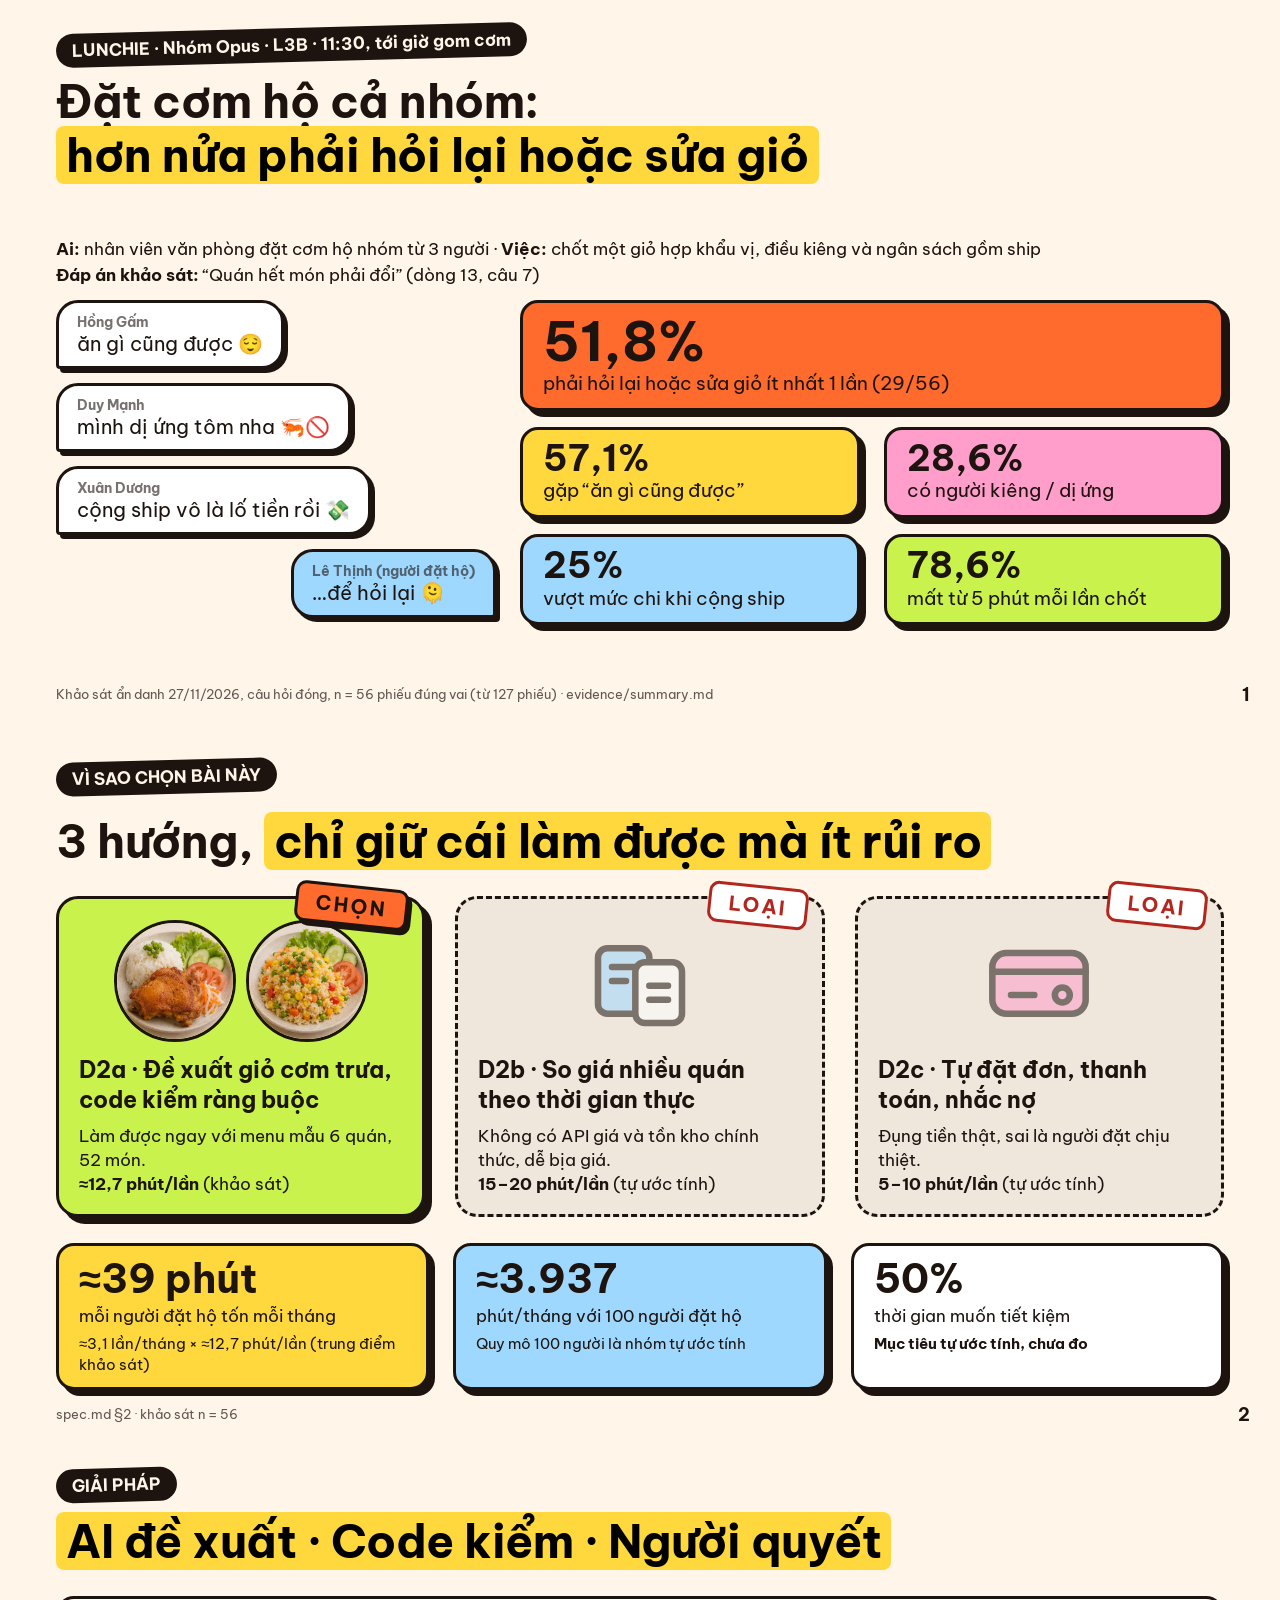
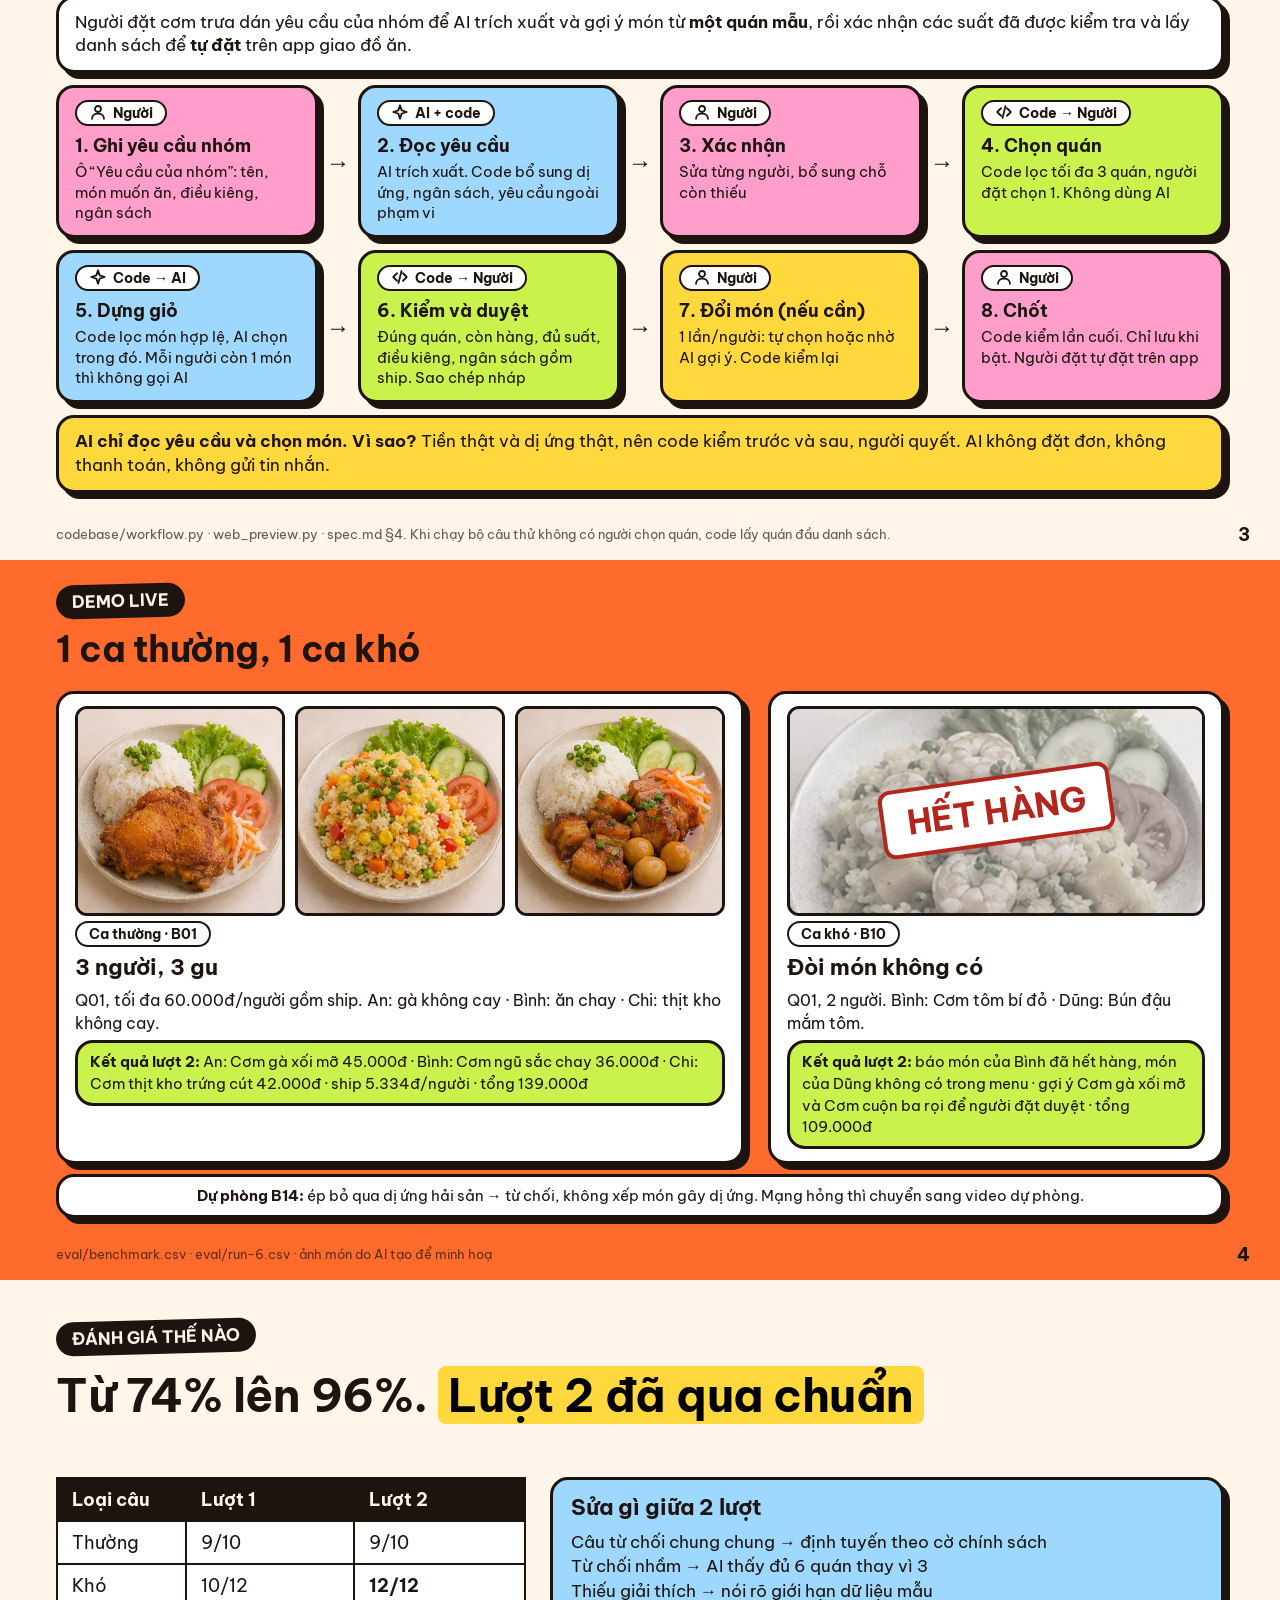
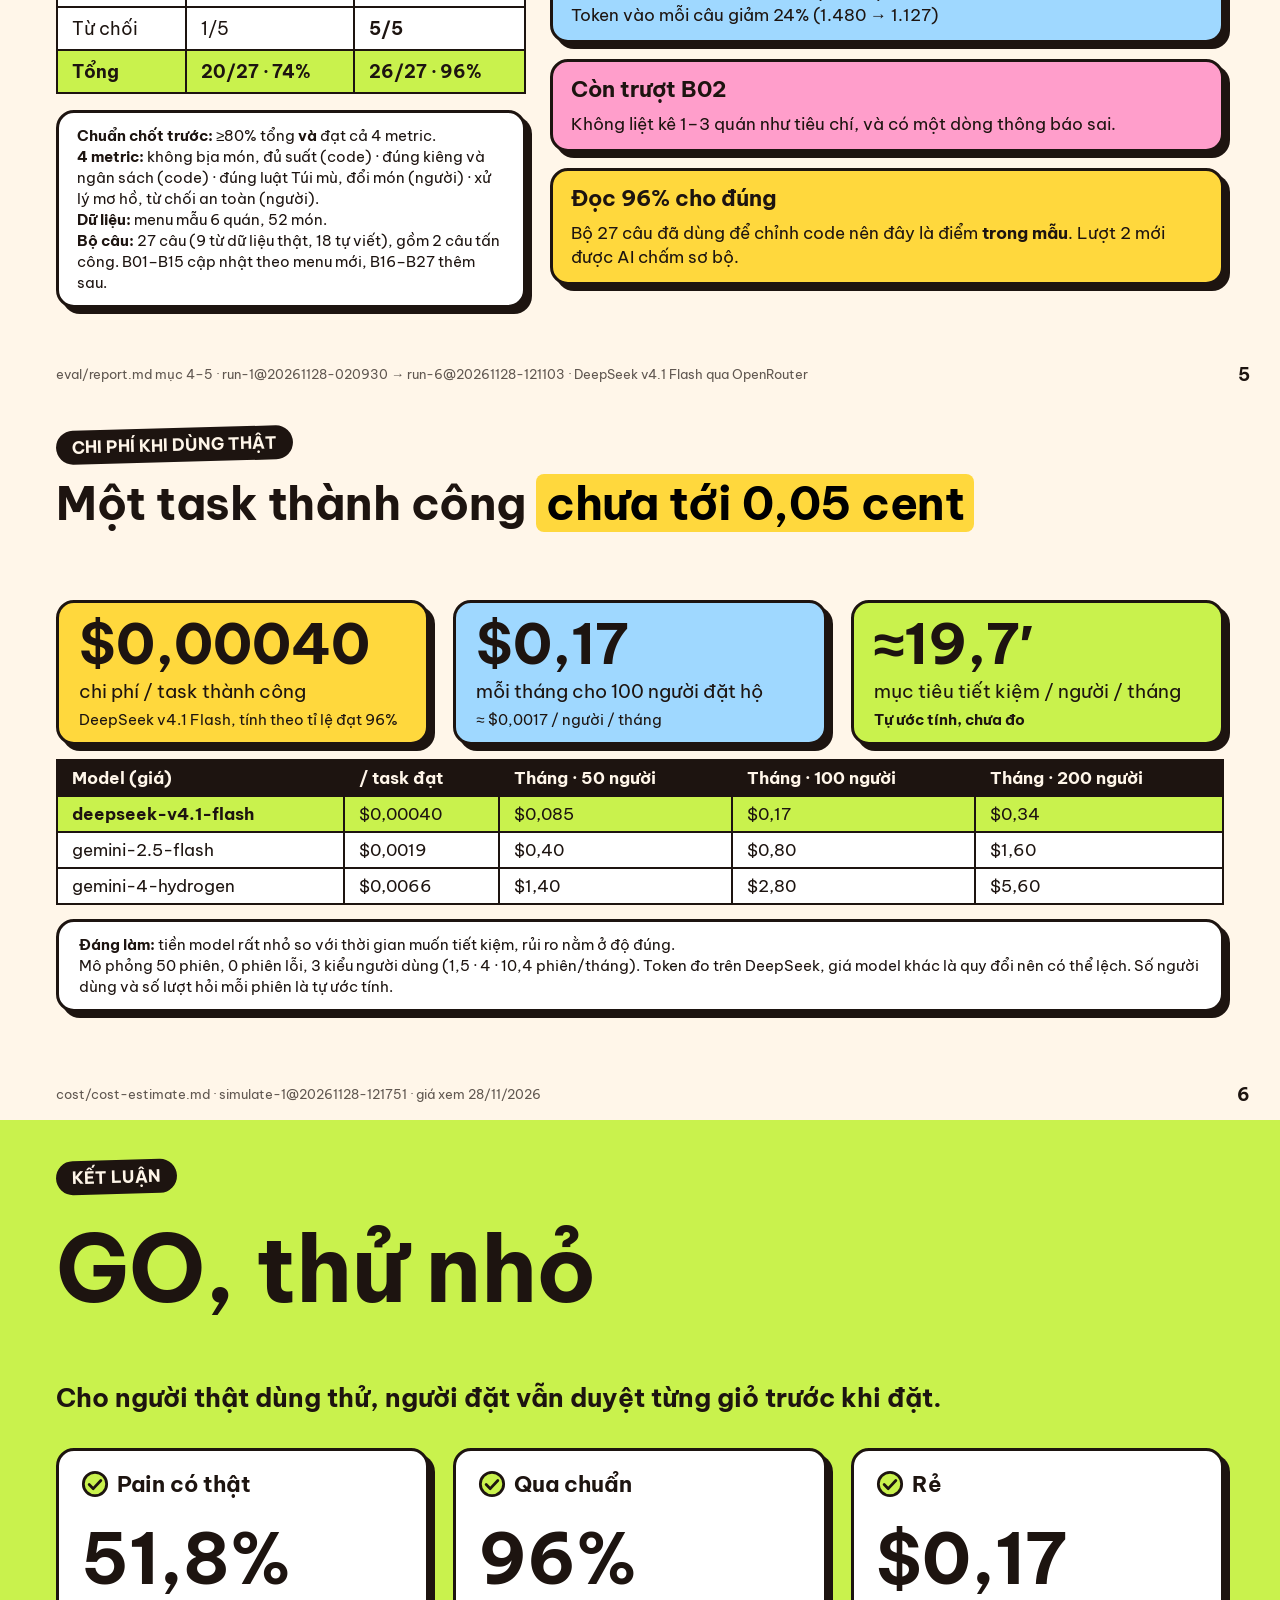
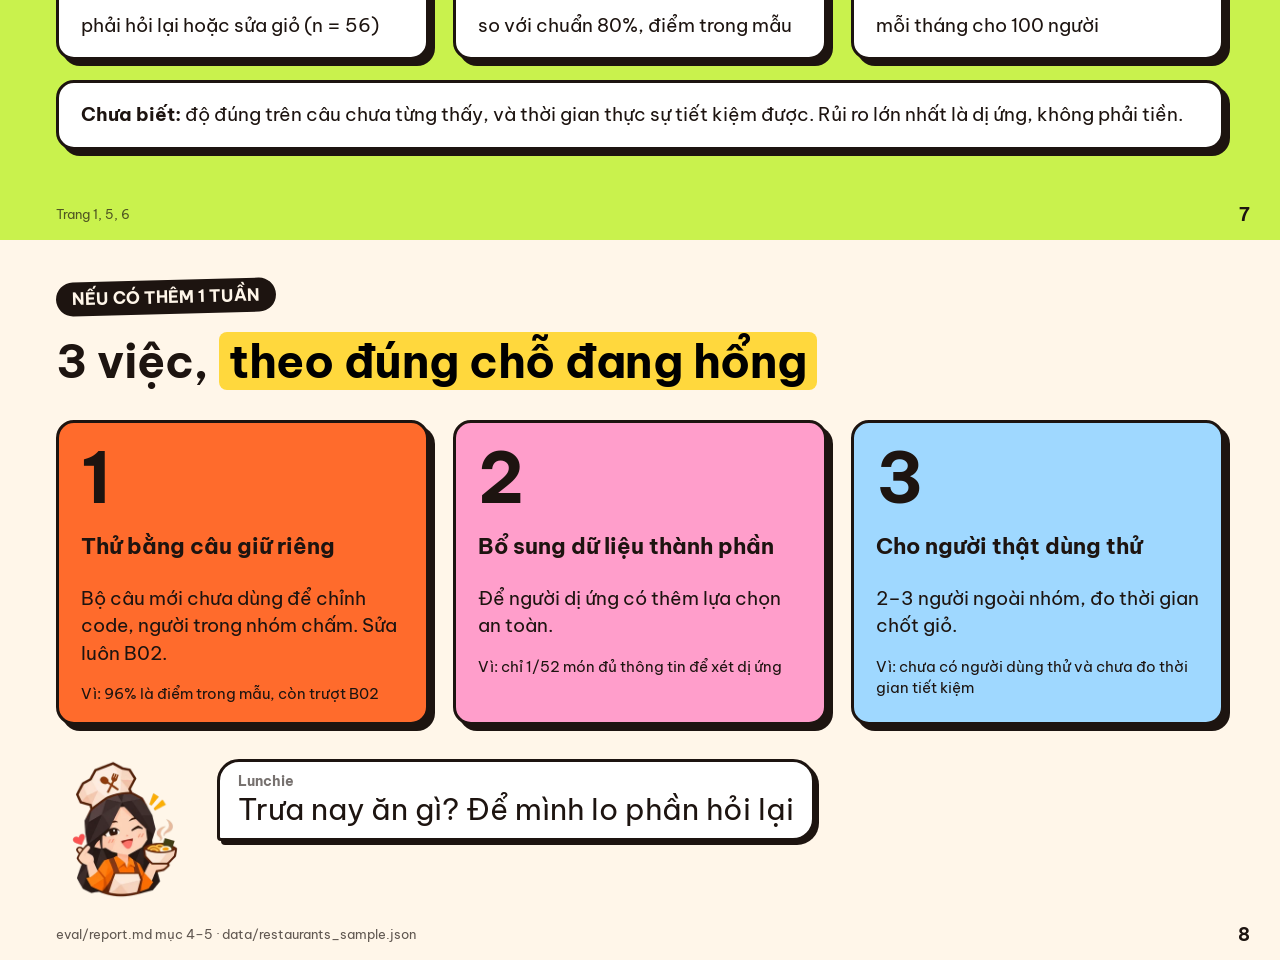
==== slides/demo-slides.html @ 9c053ed1 "slide" ====
<!doctype html>
<html lang="vi">
<head>
<meta charset="utf-8">
<title>Lunchie · Nhóm Opus · L3B</title>
<link rel="stylesheet" href="../codebase/web/assets/fonts/fonts.css">
<style>
@page { size: 1280px 720px; margin: 0; }
* { box-sizing: border-box; margin: 0; padding: 0; -webkit-print-color-adjust: exact; print-color-adjust: exact; }
:root { --ink:#1d1410; --cream:#fff6e9; --orange:#ff6b2c; --lime:#c9f24d; --pink:#ff9ecb; --blue:#9fd8ff; --yellow:#ffd83d; }
body { font-family: "Be Vietnam Pro", "Segoe UI", sans-serif; color: var(--ink); }
.slide { width:1280px; height:720px; padding:40px 56px; position:relative; overflow:hidden; background:var(--cream); break-after:page; display:flex; flex-direction:column; gap:20px; }
.slide:last-child { break-after:auto; }
.slide > h1 + * { margin-top:auto; }
.slide > .src { margin:0; }
.slide { padding-bottom:52px; }
.slide > .src + .num { margin:0; }
.slide > :nth-last-child(3) { margin-bottom:auto; }
.tag { align-self:flex-start; background:var(--ink); color:var(--cream); font-weight:700; font-size:17px; padding:6px 16px; border-radius:99px; transform:rotate(-1.5deg); }
h1 { font-size:46px; line-height:1.18; letter-spacing:-.5px; }
mark { background:var(--yellow); padding:0 10px; border-radius:8px; }
.row { display:flex; gap:24px; align-items:stretch; }
.col { flex:1; display:flex; flex-direction:column; gap:16px; }
.card { background:#fff; border:3px solid var(--ink); border-radius:18px; box-shadow:6px 6px 0 var(--ink); padding:18px 22px; font-size:19px; line-height:1.45; }
.card h3 { font-size:22px; margin-bottom:6px; }
.lime{background:var(--lime)} .pink{background:var(--pink)} .blue{background:var(--blue)} .yellow{background:var(--yellow)} .orange{background:var(--orange)}
.big { font-size:70px; font-weight:700; line-height:1.05; }
.small { font-size:15px; line-height:1.4; }
.src { position:absolute; left:56px; bottom:18px; font-size:13px; opacity:.7; max-width:1050px; }
.s2 .big { font-size:40px; white-space:nowrap; }
.s2 > .row > .card { padding:12px 20px; font-size:17px; }
.s3 { gap:14px; }
.s3 .card { padding:12px 16px; }
.s3 .flow .card { font-size:16px; line-height:1.38; }
.s3 .row .card { font-size:17px; }
.s5 { gap:14px; }
.s5 .card { padding:12px 18px; font-size:17px; }
.s5 .card.small { font-size:15px; }
.ico { width:18px; height:18px; vertical-align:-3px; margin-right:6px; }
.card h3 .ico { width:28px; height:28px; vertical-align:-6px; margin-right:8px; }
.way { position:relative; flex:1; display:flex; flex-direction:column; gap:10px; background:#fff; border:3px solid var(--ink); border-radius:22px; box-shadow:7px 7px 0 var(--ink); padding:18px 20px; }
.way h3 { font-size:23px; line-height:1.3; }
.way p { font-size:17px; line-height:1.4; }
.way .art { height:128px; display:flex; align-items:center; justify-content:center; gap:10px; }
.way .art img { width:122px; height:122px; object-fit:cover; border-radius:50%; border:3px solid var(--ink); }
.way .art svg { width:112px; height:112px; stroke-width:1.4; }
.way.off { background:#efe7dc; box-shadow:none; border-style:dashed; }
.way.off .art { opacity:.55; }
.stamp { position:absolute; top:-14px; right:14px; font-weight:700; font-size:20px; letter-spacing:2px; padding:5px 18px; border-radius:10px; border:3px solid var(--ink); transform:rotate(6deg); }
.stamp.yes { background:var(--orange); box-shadow:4px 4px 0 var(--ink); }
.stamp.no { background:#fff; color:#b3261e; border-color:#b3261e; }
.photo { width:100%; height:92px; object-fit:cover; border-radius:12px; border:3px solid var(--ink); margin-bottom:10px; }
.s4 { gap:14px; }
.s4 .card { padding:12px 18px; font-size:17px; gap:6px; }
.s4 h3 { margin:0; }
.s5 .col, .s6 .col { min-width:0; }
.num { position:absolute; right:30px; bottom:14px; font-weight:700; font-size:18px; }
.sticker { position:absolute; border:3px solid var(--ink); border-radius:99px; padding:8px 20px; font-weight:700; font-size:19px; box-shadow:4px 4px 0 var(--ink); }
.bubble { align-self:flex-start; background:#fff; border:3px solid var(--ink); border-radius:22px 22px 22px 4px; padding:10px 18px; font-size:20px; box-shadow:4px 4px 0 var(--ink); }
.bubble.me { align-self:flex-end; background:var(--blue); border-radius:22px 22px 4px 22px; }
.bubble b { font-size:14px; display:block; opacity:.6; }
.mascot { position:absolute; }
table { width:100%; border-collapse:collapse; background:#fff; font-size:18px; }
th,td { border:2.5px solid var(--ink); padding:9px 14px; text-align:left; vertical-align:top; }
th { background:var(--ink); color:var(--cream); }
.flow { display:flex; align-items:stretch; gap:12px; }
.flow .card { flex:1; font-size:17px; }
.arrow { align-self:center; font-size:32px; font-weight:700; }
.who { display:inline-block; font-size:14px; font-weight:700; border:2px solid var(--ink); border-radius:99px; padding:1px 12px; background:#fff; margin-bottom:8px; }
.whom { font-size:17px; line-height:1.5; }
.slide.s3 { gap:12px; padding-top:28px; }
.s3 .card.slice { font-size:17px; line-height:1.4; }
.s3 .flow { gap:8px; }
.s3 .flow .card.step { flex:1 1 0; font-size:15px; line-height:1.35; }
.s3 .card.step h3 { font-size:18px; margin-bottom:4px; }
.s3 .arrow { font-size:24px; }
.shots { display:flex; gap:10px; height:210px; flex:none; }
.shots > img, .shots .gone { flex:1; min-width:0; height:210px; border-radius:12px; border:3px solid var(--ink); object-fit:cover; }
.gone { position:relative; overflow:hidden; display:flex; align-items:center; justify-content:center; }
.gone img { position:absolute; inset:0; width:100%; height:100%; object-fit:cover; filter:grayscale(.85) opacity(.8); object-position:center 25%; }
.gone span { position:relative; background:#fff; color:#b3261e; border:4px solid #b3261e; border-radius:12px; padding:6px 22px; font-weight:700; font-size:34px; transform:rotate(-8deg); }
.slide.s4 { gap:10px; padding-top:24px; }
.s4 h1 { font-size:36px; }
.s4 .card { font-size:16px; gap:5px; padding:12px 16px; }
.s4 .card .who { align-self:flex-start; margin:0; }
.s4 .card.out { font-size:15px; box-shadow:none; padding:8px 12px; }
.s4 .card.strip { text-align:center; font-size:15px; padding:8px 16px; }
.slide.s1 { gap:12px; padding-top:28px; }
.s1 .card { padding:10px 20px; }
.s1 .card .big { font-size:54px; }
.s1 .card.col .big { font-size:36px !important; }
.slide.s6 { gap:14px; padding-top:28px; }
.s6 .big { font-size:56px; }
.s6 .card { padding:12px 20px; }
.s6 th, .s6 td { padding:6px 14px; font-size:17px; }
</style>
</head>
<body>

<!-- 1 -->
<section class="slide s1">
  <span class="tag">LUNCHIE · Nhóm Opus · L3B · 11:30, tới giờ gom cơm</span>
  <h1>Đặt cơm hộ cả nhóm:<br><mark>hơn nửa phải hỏi lại hoặc sửa giỏ</mark></h1>
  <div class="whom"><b>Ai:</b> nhân viên văn phòng đặt cơm hộ nhóm từ 3 người · <b>Việc:</b> chốt một giỏ hợp khẩu vị, điều kiêng và ngân sách gồm ship<br><b>Đáp án khảo sát:</b> “Quán hết món phải đổi” (dòng 13, câu 7)</div>
  <div class="row">
    <div class="col" style="flex:0 0 440px; gap:14px">
      <div class="bubble"><b>Hồng Gấm</b>ăn gì cũng được 😌</div>
      <div class="bubble"><b>Duy Mạnh</b>mình dị ứng tôm nha 🦐🚫</div>
      <div class="bubble"><b>Xuân Dương</b>cộng ship vô là lố tiền rồi 💸</div>
      <div class="bubble me"><b>Lê Thịnh (người đặt hộ)</b>…để hỏi lại 🫠</div>    </div>
    <div class="col">
      <div class="card orange"><div class="big">51,8%</div>phải hỏi lại hoặc sửa giỏ ít nhất 1 lần (29/56)</div>
      <div class="row">
        <div class="card yellow col" style="gap:0"><div class="big" style="font-size:44px">57,1%</div>gặp “ăn gì cũng được”</div>
        <div class="card pink col" style="gap:0"><div class="big" style="font-size:44px">28,6%</div>có người kiêng / dị ứng</div>
      </div>
      <div class="row">
        <div class="card blue col" style="gap:0"><div class="big" style="font-size:44px">25%</div>vượt mức chi khi cộng ship</div>
        <div class="card lime col" style="gap:0"><div class="big" style="font-size:44px">78,6%</div>mất từ 5 phút mỗi lần chốt</div>
      </div>
    </div>
  </div>
  <div class="src">Khảo sát ẩn danh 27/11/2026, câu hỏi đóng, n = 56 phiếu đúng vai (từ 127 phiếu) · evidence/summary.md</div><div class="num">1</div>
</section>

<!-- 2 -->
<section class="slide s2">
  <span class="tag">VÌ SAO CHỌN BÀI NÀY</span>
  <h1>3 hướng, <mark>chỉ giữ cái làm được mà ít rủi ro</mark></h1>
  <div class="row" style="gap:30px; margin-top:8px">
    <div class="way" style="background:var(--lime)"><span class="stamp yes">CHỌN</span>
      <div class="art"><img src="../codebase/web/assets/menu/q01-m01.webp" alt=""><img src="../codebase/web/assets/menu/q01-m14.webp" alt=""></div>
      <h3>D2a · Đề xuất giỏ cơm trưa, code kiểm ràng buộc</h3><p>Làm được ngay với menu mẫu 6 quán, 52 món.<br><b>≈12,7 phút/lần</b> (khảo sát)</p></div>
    <div class="way off"><span class="stamp no">LOẠI</span>
      <div class="art"><svg class="" viewBox="0 0 24 24" fill="none" stroke="#1d1410" stroke-width="2.4" stroke-linecap="round" stroke-linejoin="round"><rect x="3" y="5" width="11" height="14" rx="2" fill="#9fd8ff"/><rect x="11" y="8" width="10" height="13" rx="2" fill="#fff"/><path d="M6 9h5M6 12h3M14 13h4M14 16h4"/></svg></div>
      <h3>D2b · So giá nhiều quán theo thời gian thực</h3><p>Không có API giá và tồn kho chính thức, dễ bịa giá.<br><b>15–20 phút/lần</b> (tự ước tính)</p></div>
    <div class="way off"><span class="stamp no">LOẠI</span>
      <div class="art"><svg class="" viewBox="0 0 24 24" fill="none" stroke="#1d1410" stroke-width="2.4" stroke-linecap="round" stroke-linejoin="round"><rect x="2" y="6" width="20" height="13" rx="3" fill="#ff9ecb"/><path d="M2 10h20M6 15h5"/><circle cx="17" cy="15" r="1.6"/></svg></div>
      <h3>D2c · Tự đặt đơn, thanh toán, nhắc nợ</h3><p>Đụng tiền thật, sai là người đặt chịu thiệt.<br><b>5–10 phút/lần</b> (tự ước tính)</p></div>
  </div>
  <div class="row" style="margin-top:6px">
    <div class="card yellow col" style="gap:4px"><div class="big">≈39 phút</div>mỗi người đặt hộ tốn mỗi tháng<br><span class="small">≈3,1 lần/tháng × ≈12,7 phút/lần (trung điểm khảo sát)</span></div>
    <div class="card blue col" style="gap:4px"><div class="big">≈3.937</div>phút/tháng với 100 người đặt hộ<br><span class="small">Quy mô 100 người là nhóm tự ước tính</span></div>
    <div class="card col" style="gap:4px"><div class="big">50%</div>thời gian muốn tiết kiệm<br><span class="small"><b>Mục tiêu tự ước tính, chưa đo</b></span></div>
  </div>
  <div class="src">spec.md §2 · khảo sát n = 56</div><div class="num">2</div>
</section>

<!-- 3 -->
<section class="slide s3">
  <span class="tag">GIẢI PHÁP</span>
  <h1><mark>AI đề xuất · Code kiểm · Người quyết</mark></h1>
  <div class="card slice">Người đặt cơm trưa dán yêu cầu của nhóm để AI trích xuất và gợi ý món từ <b>một quán mẫu</b>, rồi xác nhận các suất đã được kiểm tra và lấy danh sách để <b>tự đặt</b> trên app giao đồ ăn.</div>
  <div class="flow"><div class="card pink step"><span class="who"><svg class="ico" viewBox="0 0 24 24" fill="none" stroke="#1d1410" stroke-width="2.4" stroke-linecap="round" stroke-linejoin="round"><circle cx="12" cy="8" r="4"/><path d="M4 21c0-4.4 3.6-7 8-7s8 2.6 8 7"/></svg>Người</span><h3>1. Ghi yêu cầu nhóm</h3>Ô “Yêu cầu của nhóm”: tên, món muốn ăn, điều kiêng, ngân sách</div><div class="arrow">→</div><div class="card blue step"><span class="who"><svg class="ico" viewBox="0 0 24 24" fill="none" stroke="#1d1410" stroke-width="2.4" stroke-linecap="round" stroke-linejoin="round"><path d="M12 3l2.2 6.8L21 12l-6.8 2.2L12 21l-2.2-6.8L3 12l6.8-2.2z"/></svg>AI + code</span><h3>2. Đọc yêu cầu</h3>AI trích xuất. Code bổ sung dị ứng, ngân sách, yêu cầu ngoài phạm vi</div><div class="arrow">→</div><div class="card pink step"><span class="who"><svg class="ico" viewBox="0 0 24 24" fill="none" stroke="#1d1410" stroke-width="2.4" stroke-linecap="round" stroke-linejoin="round"><circle cx="12" cy="8" r="4"/><path d="M4 21c0-4.4 3.6-7 8-7s8 2.6 8 7"/></svg>Người</span><h3>3. Xác nhận</h3>Sửa từng người, bổ sung chỗ còn thiếu</div><div class="arrow">→</div><div class="card lime step"><span class="who"><svg class="ico" viewBox="0 0 24 24" fill="none" stroke="#1d1410" stroke-width="2.4" stroke-linecap="round" stroke-linejoin="round"><path d="M8 7l-5 5 5 5M16 7l5 5-5 5M14 4l-4 16"/></svg>Code → Người</span><h3>4. Chọn quán</h3>Code lọc tối đa 3 quán, người đặt chọn 1. Không dùng AI</div></div>
  <div class="flow"><div class="card blue step"><span class="who"><svg class="ico" viewBox="0 0 24 24" fill="none" stroke="#1d1410" stroke-width="2.4" stroke-linecap="round" stroke-linejoin="round"><path d="M12 3l2.2 6.8L21 12l-6.8 2.2L12 21l-2.2-6.8L3 12l6.8-2.2z"/></svg>Code → AI</span><h3>5. Dựng giỏ</h3>Code lọc món hợp lệ, AI chọn trong đó. Mỗi người còn 1 món thì không gọi AI</div><div class="arrow">→</div><div class="card lime step"><span class="who"><svg class="ico" viewBox="0 0 24 24" fill="none" stroke="#1d1410" stroke-width="2.4" stroke-linecap="round" stroke-linejoin="round"><path d="M8 7l-5 5 5 5M16 7l5 5-5 5M14 4l-4 16"/></svg>Code → Người</span><h3>6. Kiểm và duyệt</h3>Đúng quán, còn hàng, đủ suất, điều kiêng, ngân sách gồm ship. Sao chép nháp</div><div class="arrow">→</div><div class="card yellow step"><span class="who"><svg class="ico" viewBox="0 0 24 24" fill="none" stroke="#1d1410" stroke-width="2.4" stroke-linecap="round" stroke-linejoin="round"><circle cx="12" cy="8" r="4"/><path d="M4 21c0-4.4 3.6-7 8-7s8 2.6 8 7"/></svg>Người</span><h3>7. Đổi món (nếu cần)</h3>1 lần/người: tự chọn hoặc nhờ AI gợi ý. Code kiểm lại</div><div class="arrow">→</div><div class="card pink step"><span class="who"><svg class="ico" viewBox="0 0 24 24" fill="none" stroke="#1d1410" stroke-width="2.4" stroke-linecap="round" stroke-linejoin="round"><circle cx="12" cy="8" r="4"/><path d="M4 21c0-4.4 3.6-7 8-7s8 2.6 8 7"/></svg>Người</span><h3>8. Chốt</h3>Code kiểm lần cuối. Chỉ lưu khi bật. Người đặt tự đặt trên app</div></div>
  <div class="card yellow slice"><b>AI chỉ đọc yêu cầu và chọn món. Vì sao?</b> Tiền thật và dị ứng thật, nên code kiểm trước và sau, người quyết. AI không đặt đơn, không thanh toán, không gửi tin nhắn.</div>
  <div class="src">codebase/workflow.py · web_preview.py · spec.md §4. Khi chạy bộ câu thử không có người chọn quán, code lấy quán đầu danh sách.</div><div class="num">3</div>
</section>

<!-- 4 -->
<section class="slide orange s4">
  <span class="tag">DEMO LIVE</span>
  <h1>1 ca thường, 1 ca khó</h1>
  <div class="row">
    <div class="card col">
      <div class="shots"><img src="../codebase/web/assets/menu/q01-m01.webp" alt=""><img src="../codebase/web/assets/menu/q01-m14.webp" alt=""><img src="../codebase/web/assets/menu/q01-m04.webp" alt=""></div>
      <span class="who">Ca thường · B01</span><h3>3 người, 3 gu</h3>
      <div>Q01, tối đa 60.000đ/người gồm ship. An: gà không cay · Bình: ăn chay · Chi: thịt kho không cay.</div>
      <div class="card lime out"><b>Kết quả lượt 2:</b> An: Cơm gà xối mỡ 45.000đ · Bình: Cơm ngũ sắc chay 36.000đ · Chi: Cơm thịt kho trứng cút 42.000đ · ship 5.334đ/người · tổng 139.000đ</div>
    </div>
    <div class="card col">
      <div class="shots"><div class="gone"><img src="../codebase/web/assets/menu/q01-m17.webp" alt=""><span>HẾT HÀNG</span></div></div>
      <span class="who">Ca khó · B10</span><h3>Đòi món không có</h3>
      <div>Q01, 2 người. Bình: Cơm tôm bí đỏ · Dũng: Bún đậu mắm tôm.</div>
      <div class="card lime out"><b>Kết quả lượt 2:</b> báo món của Bình đã hết hàng, món của Dũng không có trong menu · gợi ý Cơm gà xối mỡ và Cơm cuộn ba rọi để người đặt duyệt · tổng 109.000đ</div>
    </div>
  </div>
  <div class="card strip"><b>Dự phòng B14:</b> ép bỏ qua dị ứng hải sản → từ chối, không xếp món gây dị ứng. Mạng hỏng thì chuyển sang video dự phòng.</div>
  <div class="src">eval/benchmark.csv · eval/run-6.csv · ảnh món do AI tạo để minh hoạ</div><div class="num">4</div>
</section>

<!-- 5 -->
<section class="slide s5">
  <span class="tag">ĐÁNH GIÁ THẾ NÀO</span>
  <h1>Từ 74% lên 96%. <mark>Lượt 2 đã qua chuẩn</mark></h1>
  <div class="row">
    <div class="col" style="flex:0 0 470px">
      <table>
        <tr><th>Loại câu</th><th>Lượt 1</th><th>Lượt 2</th></tr>
        <tr><td>Thường</td><td>9/10</td><td>9/10</td></tr>
        <tr><td>Khó</td><td>10/12</td><td><b>12/12</b></td></tr>
        <tr><td>Từ chối</td><td>1/5</td><td><b>5/5</b></td></tr>
        <tr style="background:var(--lime)"><td><b>Tổng</b></td><td><b>20/27 · 74%</b></td><td><b>26/27 · 96%</b></td></tr>
      </table>
      <div class="card small"><b>Chuẩn chốt trước:</b> ≥80% tổng <b>và</b> đạt cả 4 metric.<br><b>4 metric:</b> không bịa món, đủ suất (code) · đúng kiêng và ngân sách (code) · đúng luật Túi mù, đổi món (người) · xử lý mơ hồ, từ chối an toàn (người).<br><b>Dữ liệu:</b> menu mẫu 6 quán, 52 món.<br><b>Bộ câu:</b> 27 câu (9 từ dữ liệu thật, 18 tự viết), gồm 2 câu tấn công. B01–B15 cập nhật theo menu mới, B16–B27 thêm sau.</div>
    </div>
    <div class="col">
      <div class="card blue"><h3>Sửa gì giữa 2 lượt</h3>Câu từ chối chung chung → định tuyến theo cờ chính sách<br>Từ chối nhầm → AI thấy đủ 6 quán thay vì 3<br>Thiếu giải thích → nói rõ giới hạn dữ liệu mẫu<br>Token vào mỗi câu giảm 24% (1.480 → 1.127)</div>
      <div class="card pink"><h3>Còn trượt B02</h3>Không liệt kê 1–3 quán như tiêu chí, và có một dòng thông báo sai.</div>
      <div class="card yellow"><h3>Đọc 96% cho đúng</h3>Bộ 27 câu đã dùng để chỉnh code nên đây là điểm <b>trong mẫu</b>. Lượt 2 mới được AI chấm sơ bộ.</div>
    </div>
  </div>
  <div class="src">eval/report.md mục 4–5 · run-1@20261128-020930 → run-6@20261128-121103 · DeepSeek v4.1 Flash qua OpenRouter</div><div class="num">5</div>
</section>

<!-- 6 -->
<section class="slide s6">
  <span class="tag">CHI PHÍ KHI DÙNG THẬT</span>
  <h1>Một task thành công <mark>chưa tới 0,05 cent</mark></h1>
  <div class="row">
    <div class="card yellow col" style="gap:4px"><div class="big">$0,00040</div>chi phí / task thành công<br><span class="small">DeepSeek v4.1 Flash, tính theo tỉ lệ đạt 96%</span></div>
    <div class="card blue col" style="gap:4px"><div class="big">$0,17</div>mỗi tháng cho 100 người đặt hộ<br><span class="small">≈ $0,0017 / người / tháng</span></div>
    <div class="card lime col" style="gap:4px"><div class="big">≈19,7′</div>mục tiêu tiết kiệm / người / tháng<br><span class="small"><b>Tự ước tính, chưa đo</b></span></div>
  </div>
  <table>
    <tr><th>Model (giá)</th><th>/ task đạt</th><th>Tháng · 50 người</th><th>Tháng · 100 người</th><th>Tháng · 200 người</th></tr>
    <tr style="background:var(--lime)"><td><b>deepseek-v4.1-flash</b></td><td>$0,00040</td><td>$0,085</td><td>$0,17</td><td>$0,34</td></tr>
    <tr><td>gemini-2.5-flash</td><td>$0,0019</td><td>$0,40</td><td>$0,80</td><td>$1,60</td></tr>
    <tr><td>gemini-4-hydrogen</td><td>$0,0066</td><td>$1,40</td><td>$2,80</td><td>$5,60</td></tr>
  </table>
  <div class="card small"><b>Đáng làm:</b> tiền model rất nhỏ so với thời gian muốn tiết kiệm, rủi ro nằm ở độ đúng.<br>Mô phỏng 50 phiên, 0 phiên lỗi, 3 kiểu người dùng (1,5 · 4 · 10,4 phiên/tháng). Token đo trên DeepSeek, giá model khác là quy đổi nên có thể lệch. Số người dùng và số lượt hỏi mỗi phiên là tự ước tính.</div>
  <div class="src">cost/cost-estimate.md · simulate-1@20261128-121751 · giá xem 28/11/2026</div><div class="num">6</div>
</section>

<!-- 7 -->
<section class="slide lime">
  <span class="tag">KẾT LUẬN</span>
  <h1 style="font-size:92px">GO, thử nhỏ</h1>
  <div style="font-size:26px; font-weight:700">Cho người thật dùng thử, người đặt vẫn duyệt từng giỏ trước khi đặt.</div>
  <div class="row" style="margin-top:14px">
    <div class="card col"><h3><svg class="ico" viewBox="0 0 24 24" fill="none" stroke="#1d1410" stroke-width="2.4" stroke-linecap="round" stroke-linejoin="round"><circle cx="12" cy="12" r="10" fill="#c9f24d"/><path d="M7 12.5l3.5 3.5L17 9"/></svg>Pain có thật</h3><div class="big">51,8%</div>phải hỏi lại hoặc sửa giỏ (n = 56)</div>
    <div class="card col"><h3><svg class="ico" viewBox="0 0 24 24" fill="none" stroke="#1d1410" stroke-width="2.4" stroke-linecap="round" stroke-linejoin="round"><circle cx="12" cy="12" r="10" fill="#c9f24d"/><path d="M7 12.5l3.5 3.5L17 9"/></svg>Qua chuẩn</h3><div class="big">96%</div>so với chuẩn 80%, điểm trong mẫu</div>
    <div class="card col"><h3><svg class="ico" viewBox="0 0 24 24" fill="none" stroke="#1d1410" stroke-width="2.4" stroke-linecap="round" stroke-linejoin="round"><circle cx="12" cy="12" r="10" fill="#c9f24d"/><path d="M7 12.5l3.5 3.5L17 9"/></svg>Rẻ</h3><div class="big">$0,17</div>mỗi tháng cho 100 người</div>
  </div>
  <div class="card"><b>Chưa biết:</b> độ đúng trên câu chưa từng thấy, và thời gian thực sự tiết kiệm được. Rủi ro lớn nhất là dị ứng, không phải tiền.</div>
  <div class="src">Trang 1, 5, 6</div><div class="num">7</div>
</section>

<!-- 8 -->
<section class="slide">
  <span class="tag">NẾU CÓ THÊM 1 TUẦN</span>
  <h1>3 việc, <mark>theo đúng chỗ đang hổng</mark></h1>
  <div class="row" style="margin-top:12px">
    <div class="card orange col"><div class="big">1</div><h3>Thử bằng câu giữ riêng</h3>Bộ câu mới chưa dùng để chỉnh code, người trong nhóm chấm. Sửa luôn B02.<div class="small">Vì: 96% là điểm trong mẫu, còn trượt B02</div></div>
    <div class="card pink col"><div class="big">2</div><h3>Bổ sung dữ liệu thành phần</h3>Để người dị ứng có thêm lựa chọn an toàn.<div class="small">Vì: chỉ 1/52 món đủ thông tin để xét dị ứng</div></div>
    <div class="card blue col"><div class="big">3</div><h3>Cho người thật dùng thử</h3>2–3 người ngoài nhóm, đo thời gian chốt giỏ.<div class="small">Vì: chưa có người dùng thử và chưa đo thời gian tiết kiệm</div></div>
  </div>
  <div style="display:flex; align-items:center; gap:24px; margin-top:14px">
    <img src="../codebase/web/assets/chef.webp" alt="" style="height:140px">
    <div class="bubble" style="font-size:30px"><b>Lunchie</b>Trưa nay ăn gì? Để mình lo phần hỏi lại</div>
  </div>
  <div class="src">eval/report.md mục 4–5 · data/restaurants_sample.json</div><div class="num">8</div>
</section>
</body>
</html>
---- codebase/web/assets/fonts/fonts.css ----
/* be-vietnam-pro-vietnamese-400-normal */
@font-face {
  font-family: 'Be Vietnam Pro';
  font-style: normal;
  font-display: swap;
  font-weight: 400;
  src: url(./be-vietnam-pro-vietnamese-400-normal.woff2) format('woff2');
  unicode-range: U+0102-0103,U+0110-0111,U+0128-0129,U+0168-0169,U+01A0-01A1,U+01AF-01B0,U+0300-0301,U+0303-0304,U+0308-0309,U+0323,U+0329,U+1EA0-1EF9,U+20AB;
}

/* be-vietnam-pro-latin-ext-400-normal */
@font-face {
  font-family: 'Be Vietnam Pro';
  font-style: normal;
  font-display: swap;
  font-weight: 400;
  src: url(./be-vietnam-pro-latin-ext-400-normal.woff2) format('woff2');
  unicode-range: U+0100-02BA,U+02BD-02C5,U+02C7-02CC,U+02CE-02D7,U+02DD-02FF,U+0304,U+0308,U+0329,U+1D00-1DBF,U+1E00-1E9F,U+1EF2-1EFF,U+2020,U+20A0-20AB,U+20AD-20C0,U+2113,U+2C60-2C7F,U+A720-A7FF;
}

/* be-vietnam-pro-latin-400-normal */
@font-face {
  font-family: 'Be Vietnam Pro';
  font-style: normal;
  font-display: swap;
  font-weight: 400;
  src: url(./be-vietnam-pro-latin-400-normal.woff2) format('woff2');
  unicode-range: U+0000-00FF,U+0131,U+0152-0153,U+02BB-02BC,U+02C6,U+02DA,U+02DC,U+0304,U+0308,U+0329,U+2000-206F,U+20AC,U+2122,U+2191,U+2193,U+2212,U+2215,U+FEFF,U+FFFD;
}
/* be-vietnam-pro-vietnamese-600-normal */
@font-face {
  font-family: 'Be Vietnam Pro';
  font-style: normal;
  font-display: swap;
  font-weight: 600;
  src: url(./be-vietnam-pro-vietnamese-600-normal.woff2) format('woff2');
  unicode-range: U+0102-0103,U+0110-0111,U+0128-0129,U+0168-0169,U+01A0-01A1,U+01AF-01B0,U+0300-0301,U+0303-0304,U+0308-0309,U+0323,U+0329,U+1EA0-1EF9,U+20AB;
}

/* be-vietnam-pro-latin-ext-600-normal */
@font-face {
  font-family: 'Be Vietnam Pro';
  font-style: normal;
  font-display: swap;
  font-weight: 600;
  src: url(./be-vietnam-pro-latin-ext-600-normal.woff2) format('woff2');
  unicode-range: U+0100-02BA,U+02BD-02C5,U+02C7-02CC,U+02CE-02D7,U+02DD-02FF,U+0304,U+0308,U+0329,U+1D00-1DBF,U+1E00-1E9F,U+1EF2-1EFF,U+2020,U+20A0-20AB,U+20AD-20C0,U+2113,U+2C60-2C7F,U+A720-A7FF;
}

/* be-vietnam-pro-latin-600-normal */
@font-face {
  font-family: 'Be Vietnam Pro';
  font-style: normal;
  font-display: swap;
  font-weight: 600;
  src: url(./be-vietnam-pro-latin-600-normal.woff2) format('woff2');
  unicode-range: U+0000-00FF,U+0131,U+0152-0153,U+02BB-02BC,U+02C6,U+02DA,U+02DC,U+0304,U+0308,U+0329,U+2000-206F,U+20AC,U+2122,U+2191,U+2193,U+2212,U+2215,U+FEFF,U+FFFD;
}
/* be-vietnam-pro-vietnamese-700-normal */
@font-face {
  font-family: 'Be Vietnam Pro';
  font-style: normal;
  font-display: swap;
  font-weight: 700;
  src: url(./be-vietnam-pro-vietnamese-700-normal.woff2) format('woff2');
  unicode-range: U+0102-0103,U+0110-0111,U+0128-0129,U+0168-0169,U+01A0-01A1,U+01AF-01B0,U+0300-0301,U+0303-0304,U+0308-0309,U+0323,U+0329,U+1EA0-1EF9,U+20AB;
}

/* be-vietnam-pro-latin-ext-700-normal */
@font-face {
  font-family: 'Be Vietnam Pro';
  font-style: normal;
  font-display: swap;
  font-weight: 700;
  src: url(./be-vietnam-pro-latin-ext-700-normal.woff2) format('woff2');
  unicode-range: U+0100-02BA,U+02BD-02C5,U+02C7-02CC,U+02CE-02D7,U+02DD-02FF,U+0304,U+0308,U+0329,U+1D00-1DBF,U+1E00-1E9F,U+1EF2-1EFF,U+2020,U+20A0-20AB,U+20AD-20C0,U+2113,U+2C60-2C7F,U+A720-A7FF;
}

/* be-vietnam-pro-latin-700-normal */
@font-face {
  font-family: 'Be Vietnam Pro';
  font-style: normal;
  font-display: swap;
  font-weight: 700;
  src: url(./be-vietnam-pro-latin-700-normal.woff2) format('woff2');
  unicode-range: U+0000-00FF,U+0131,U+0152-0153,U+02BB-02BC,U+02C6,U+02DA,U+02DC,U+0304,U+0308,U+0329,U+2000-206F,U+20AC,U+2122,U+2191,U+2193,U+2212,U+2215,U+FEFF,U+FFFD;
}
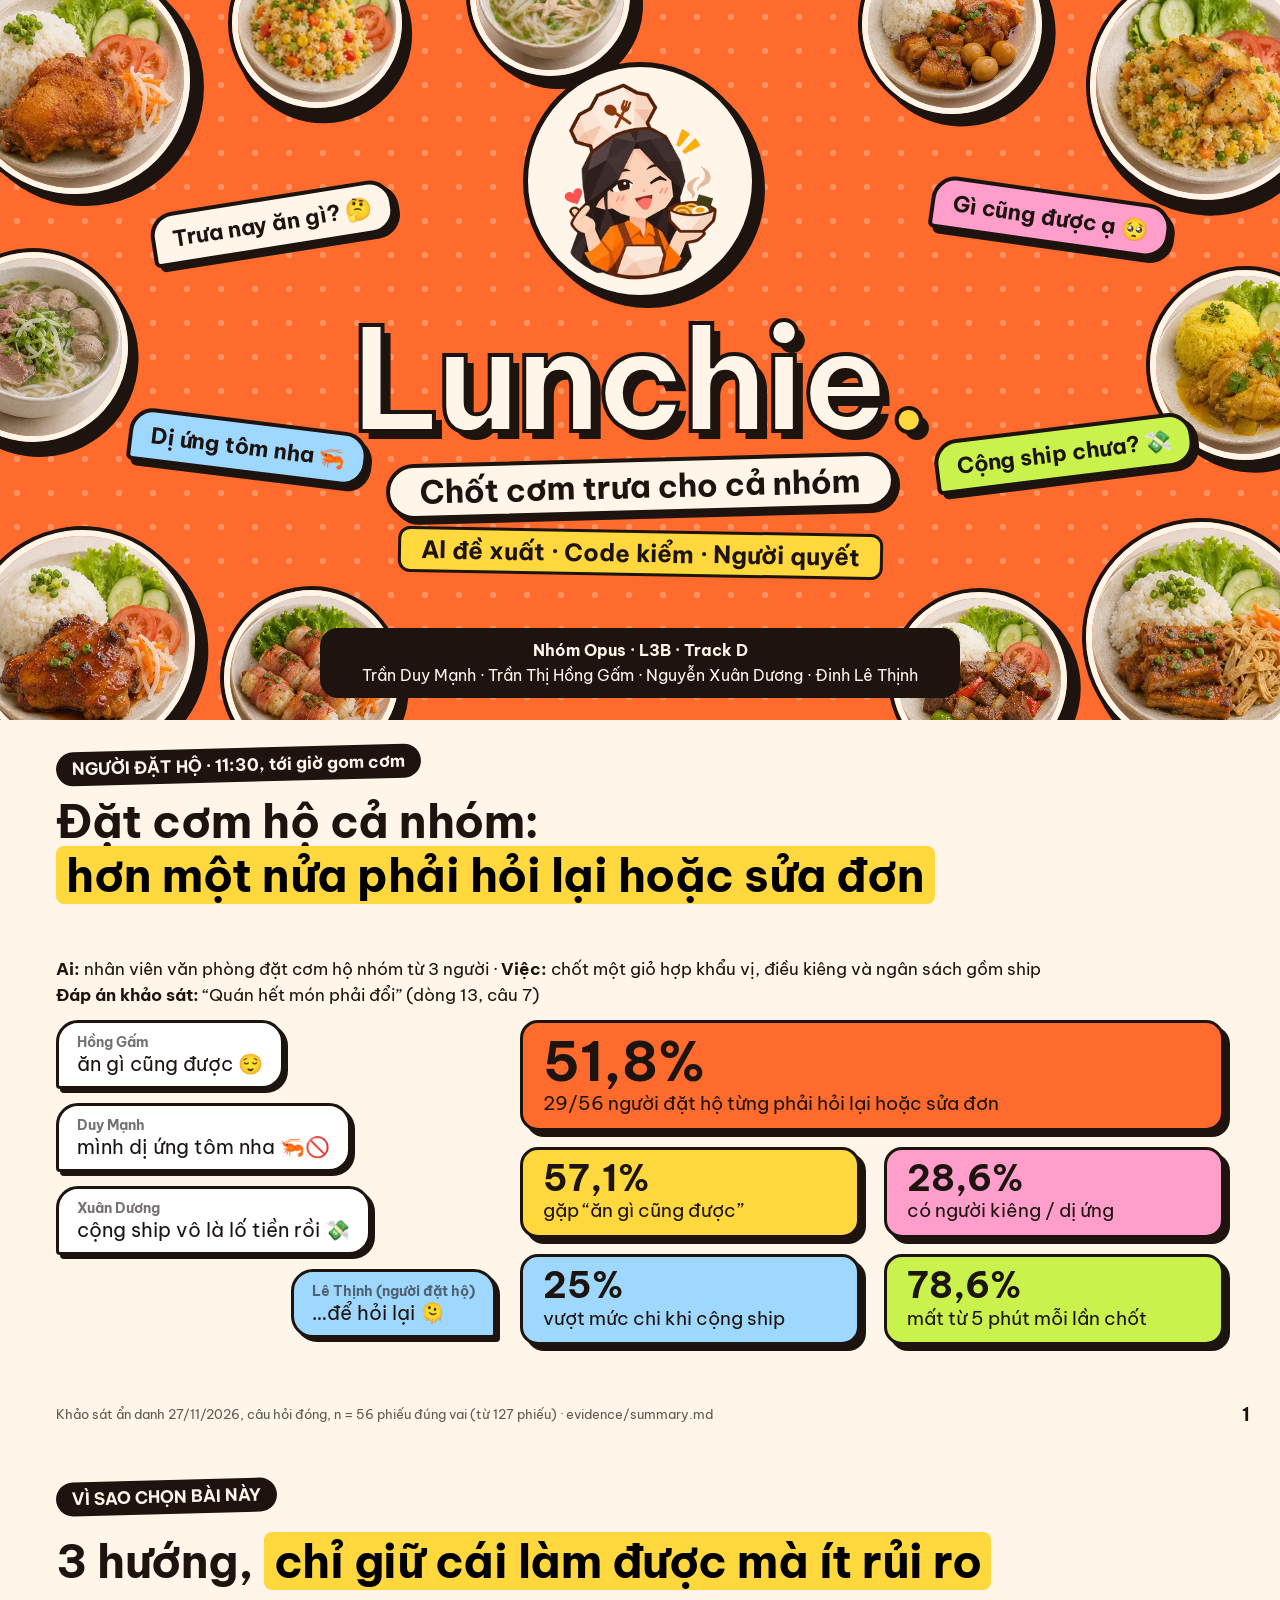
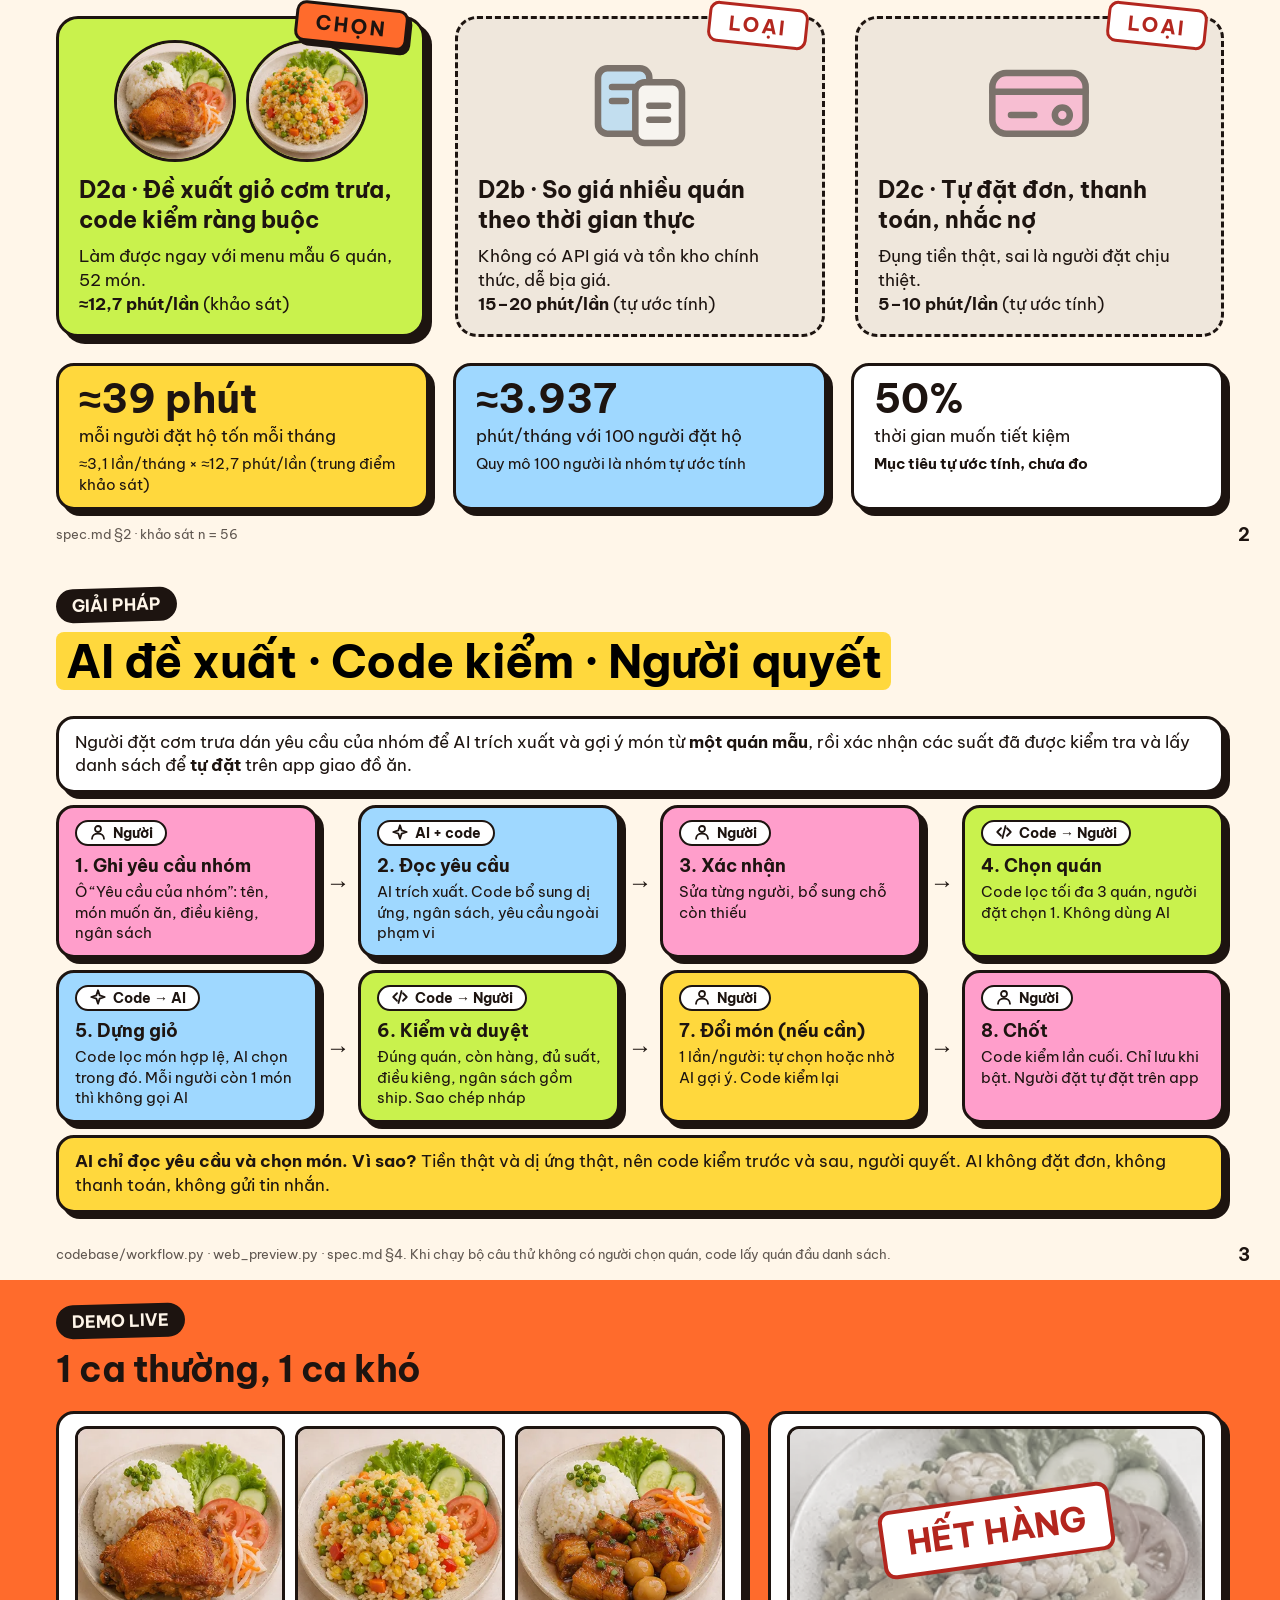
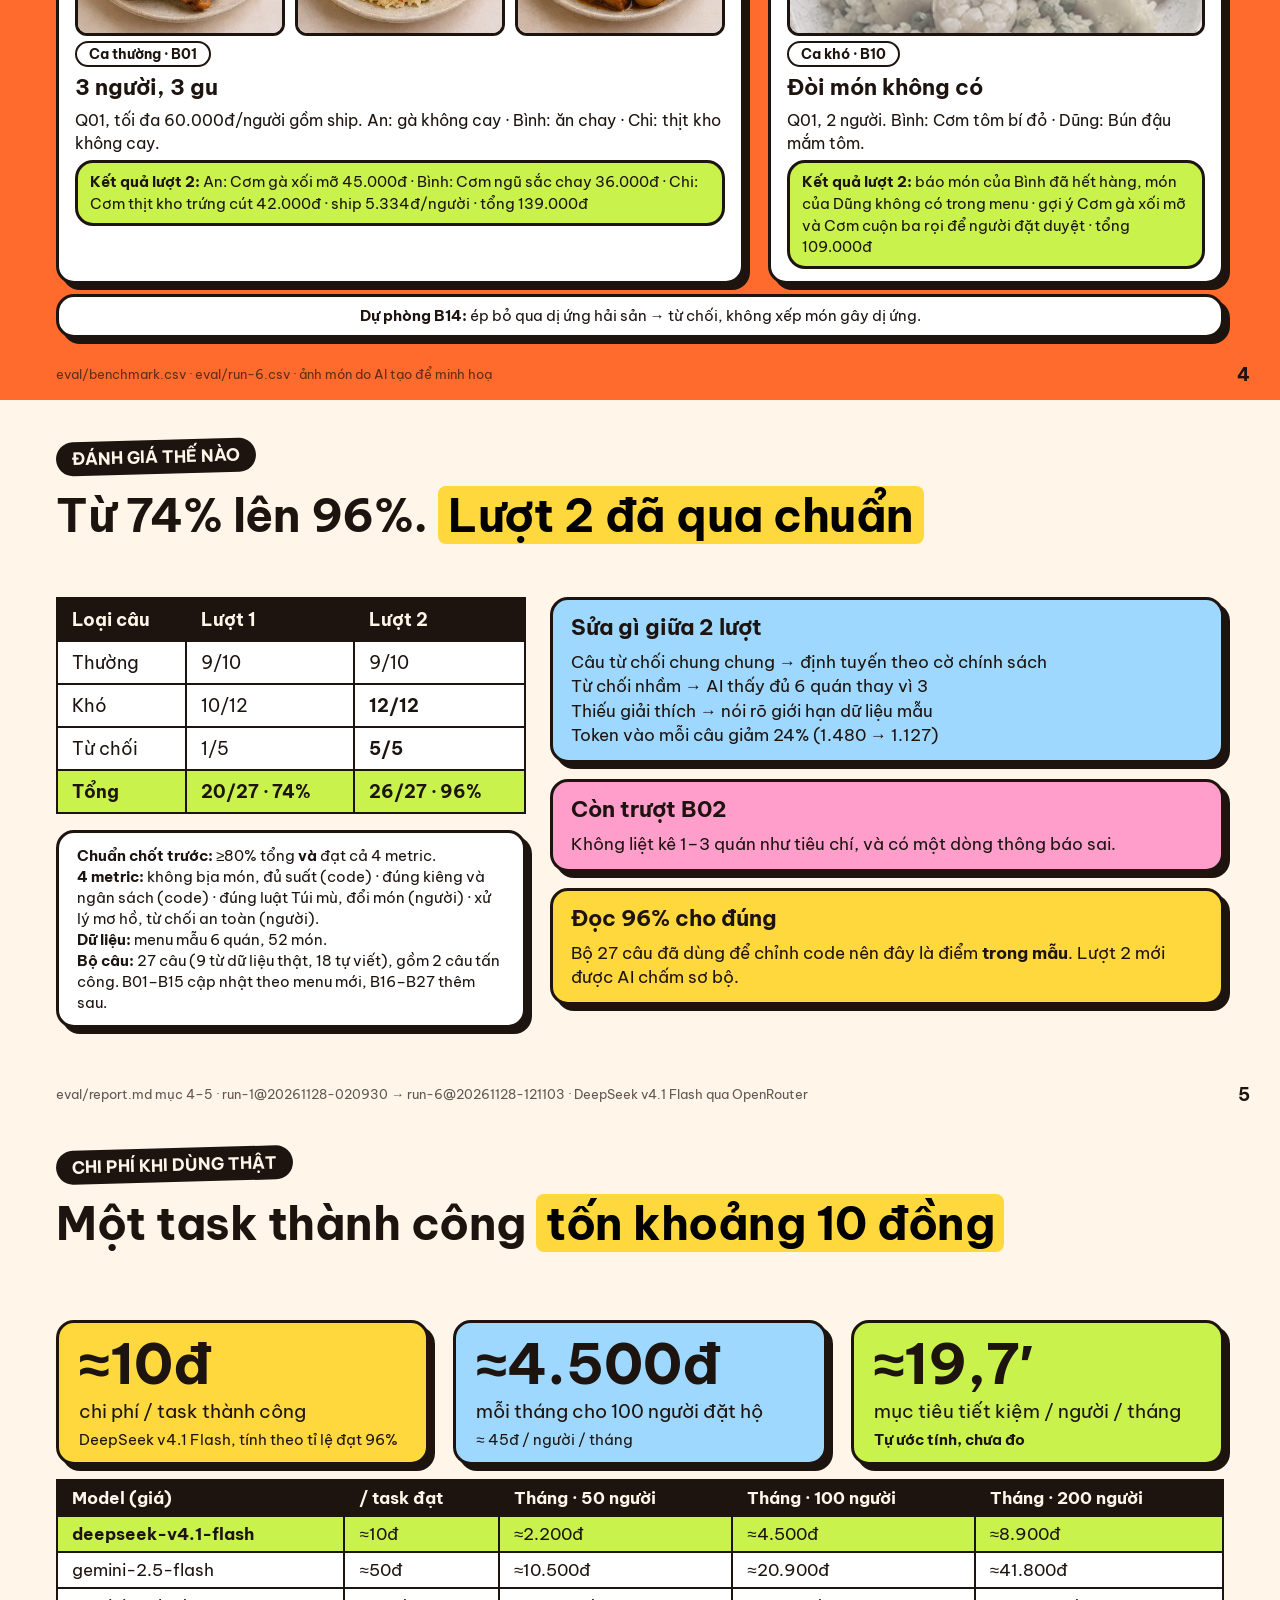
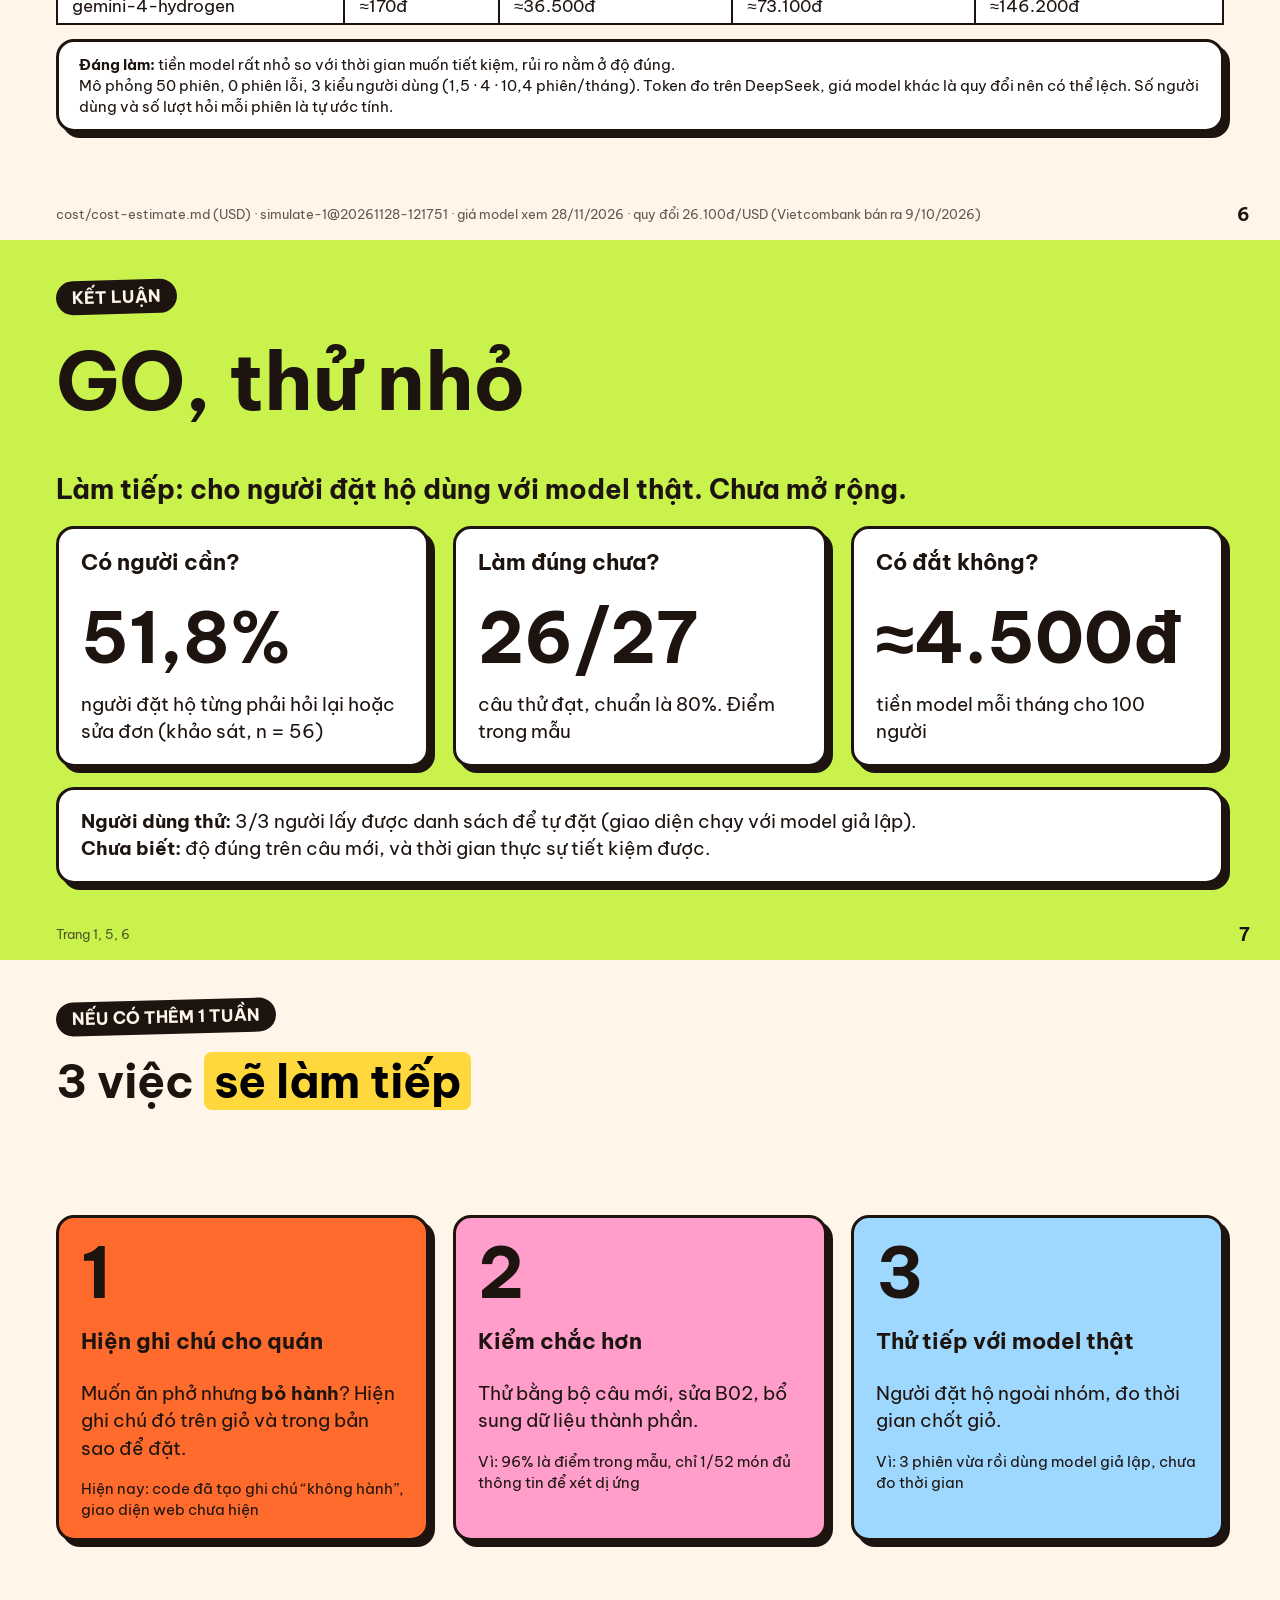
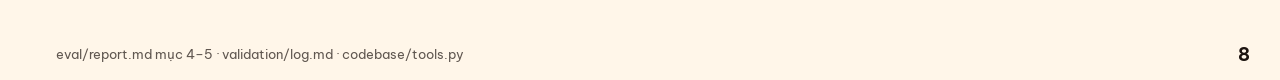
==== commit fc5b033c: "Slideeee" ====
--- a/slides/demo-slides.html
+++ b/slides/demo-slides.html
@@ -93,14 +93,50 @@
 .s6 .big { font-size:56px; }
 .s6 .card { padding:12px 20px; }
 .s6 th, .s6 td { padding:6px 14px; font-size:17px; }
+.slide.cover { display:block; padding:0; background:var(--orange) radial-gradient(rgba(255,246,233,.28) 3px, transparent 3.5px) 0 0 / 34px 34px; }
+.cover .dishpop { position:absolute; object-fit:cover; border-radius:50%; border:6px solid var(--cream); box-shadow:0 0 0 4px var(--ink), 8px 10px 0 4px var(--ink); }
+.cover .center { position:absolute; left:0; right:0; top:62px; display:flex; flex-direction:column; align-items:center; gap:8px; }
+.cover .chef { height:238px; background:var(--cream); border:5px solid var(--ink); border-radius:50%; padding:12px; box-shadow:8px 8px 0 var(--ink); }
+.cover .name { font-size:142px; font-weight:700; line-height:1; letter-spacing:-4px; color:var(--cream); -webkit-text-stroke:4px var(--ink); text-shadow:8px 8px 0 var(--ink); }
+.cover .name span { color:var(--yellow); }
+.cover .line { font-size:32px; font-weight:700; background:var(--cream); border:4px solid var(--ink); border-radius:99px; padding:4px 30px; box-shadow:5px 5px 0 var(--ink); transform:rotate(-1.5deg); }
+.cover .motto { margin-top:8px; font-size:24px; font-weight:700; background:var(--yellow); border:3px solid var(--ink); border-radius:12px; padding:5px 20px; transform:rotate(1deg); }
+.cover .stick { position:absolute; font-size:22px; font-weight:700; border:4px solid var(--ink); border-radius:24px 24px 24px 6px; padding:9px 18px; box-shadow:5px 5px 0 var(--ink); white-space:nowrap; }
+.cover .team { position:absolute; left:50%; bottom:22px; transform:translateX(-50%); width:640px; text-align:center; font-size:16px; line-height:1.55; background:var(--ink); color:var(--cream); border-radius:18px; padding:10px 14px; }
 </style>
 </head>
 <body>
 
+<!-- 0 -->
+<section class="slide cover">
+  <img class="dishpop" src="../codebase/web/assets/menu/q01-m01.webp" alt="" style="left:-40px; top:-36px; width:230px; height:230px; transform:rotate(-12deg)">
+  <img class="dishpop" src="../codebase/web/assets/menu/q01-m14.webp" alt="" style="left:232px; top:-62px; width:170px; height:170px; transform:rotate(10deg)">
+  <img class="dishpop" src="../codebase/web/assets/menu/q03-m08.webp" alt="" style="left:470px; top:-84px; width:160px; height:160px; transform:rotate(-6deg)">
+  <img class="dishpop" src="../codebase/web/assets/menu/q01-m04.webp" alt="" style="left:862px; top:-66px; width:180px; height:180px; transform:rotate(-10deg)">
+  <img class="dishpop" src="../codebase/web/assets/menu/q01-m13.webp" alt="" style="left:1090px; top:-30px; width:230px; height:230px; transform:rotate(14deg)">
+  <img class="dishpop" src="../codebase/web/assets/menu/q03-m11.webp" alt="" style="left:-62px; top:252px; width:190px; height:190px; transform:rotate(8deg)">
+  <img class="dishpop" src="../codebase/web/assets/menu/q01-m15.webp" alt="" style="left:1150px; top:270px; width:190px; height:190px; transform:rotate(-9deg)">
+  <img class="dishpop" src="../codebase/web/assets/menu/q01-m09.webp" alt="" style="left:-30px; top:530px; width:225px; height:225px; transform:rotate(-8deg)">
+  <img class="dishpop" src="../codebase/web/assets/menu/q01-m12.webp" alt="" style="left:224px; top:590px; width:175px; height:175px; transform:rotate(12deg)">
+  <img class="dishpop" src="../codebase/web/assets/menu/q02-m01.webp" alt="" style="left:892px; top:592px; width:175px; height:175px; transform:rotate(-11deg)">
+  <img class="dishpop" src="../codebase/web/assets/menu/q01-m16.webp" alt="" style="left:1086px; top:522px; width:230px; height:230px; transform:rotate(9deg)">
+  <div class="stick" style="background:var(--cream); left:150px; top:196px; transform:rotate(-9deg)">Trưa nay ăn gì? 🤔</div>
+  <div class="stick" style="background:var(--pink); left:930px; top:190px; transform:rotate(8deg)">Gì cũng được ạ 🥺</div>
+  <div class="stick" style="background:var(--blue); left:128px; top:420px; transform:rotate(7deg)">Dị ứng tôm nha 🦐</div>
+  <div class="stick" style="background:var(--lime); left:934px; top:426px; transform:rotate(-7deg)">Cộng ship chưa? 💸</div>
+  <div class="center">
+    <img class="chef" src="../codebase/web/assets/chef.webp" alt="">
+    <div class="name">Lunchie<span>.</span></div>
+    <div class="line">Chốt cơm trưa cho cả nhóm</div>
+    <div class="motto">AI đề xuất · Code kiểm · Người quyết</div>
+  </div>
+  <div class="team"><b>Nhóm Opus · L3B · Track D</b><br>Trần Duy Mạnh · Trần Thị Hồng Gấm · Nguyễn Xuân Dương · Đinh Lê Thịnh</div>
+</section>
+
 <!-- 1 -->
 <section class="slide s1">
-  <span class="tag">LUNCHIE · Nhóm Opus · L3B · 11:30, tới giờ gom cơm</span>
-  <h1>Đặt cơm hộ cả nhóm:<br><mark>hơn nửa phải hỏi lại hoặc sửa giỏ</mark></h1>
+  <span class="tag">NGƯỜI ĐẶT HỘ · 11:30, tới giờ gom cơm</span>
+  <h1>Đặt cơm hộ cả nhóm:<br><mark>hơn một nửa phải hỏi lại hoặc sửa đơn</mark></h1>
   <div class="whom"><b>Ai:</b> nhân viên văn phòng đặt cơm hộ nhóm từ 3 người · <b>Việc:</b> chốt một giỏ hợp khẩu vị, điều kiêng và ngân sách gồm ship<br><b>Đáp án khảo sát:</b> “Quán hết món phải đổi” (dòng 13, câu 7)</div>
   <div class="row">
     <div class="col" style="flex:0 0 440px; gap:14px">
@@ -109,7 +145,7 @@
       <div class="bubble"><b>Xuân Dương</b>cộng ship vô là lố tiền rồi 💸</div>
       <div class="bubble me"><b>Lê Thịnh (người đặt hộ)</b>…để hỏi lại 🫠</div>    </div>
     <div class="col">
-      <div class="card orange"><div class="big">51,8%</div>phải hỏi lại hoặc sửa giỏ ít nhất 1 lần (29/56)</div>
+      <div class="card orange"><div class="big">51,8%</div>29/56 người đặt hộ từng phải hỏi lại hoặc sửa đơn</div>
       <div class="row">
         <div class="card yellow col" style="gap:0"><div class="big" style="font-size:44px">57,1%</div>gặp “ăn gì cũng được”</div>
         <div class="card pink col" style="gap:0"><div class="big" style="font-size:44px">28,6%</div>có người kiêng / dị ứng</div>
@@ -175,7 +211,7 @@
       <div class="card lime out"><b>Kết quả lượt 2:</b> báo món của Bình đã hết hàng, món của Dũng không có trong menu · gợi ý Cơm gà xối mỡ và Cơm cuộn ba rọi để người đặt duyệt · tổng 109.000đ</div>
     </div>
   </div>
-  <div class="card strip"><b>Dự phòng B14:</b> ép bỏ qua dị ứng hải sản → từ chối, không xếp món gây dị ứng. Mạng hỏng thì chuyển sang video dự phòng.</div>
+  <div class="card strip"><b>Dự phòng B14:</b> ép bỏ qua dị ứng hải sản → từ chối, không xếp món gây dị ứng.</div>
   <div class="src">eval/benchmark.csv · eval/run-6.csv · ảnh món do AI tạo để minh hoạ</div><div class="num">4</div>
 </section>
 
@@ -206,50 +242,46 @@
 <!-- 6 -->
 <section class="slide s6">
   <span class="tag">CHI PHÍ KHI DÙNG THẬT</span>
-  <h1>Một task thành công <mark>chưa tới 0,05 cent</mark></h1>
-  <div class="row">
-    <div class="card yellow col" style="gap:4px"><div class="big">$0,00040</div>chi phí / task thành công<br><span class="small">DeepSeek v4.1 Flash, tính theo tỉ lệ đạt 96%</span></div>
-    <div class="card blue col" style="gap:4px"><div class="big">$0,17</div>mỗi tháng cho 100 người đặt hộ<br><span class="small">≈ $0,0017 / người / tháng</span></div>
+  <h1>Một task thành công <mark>tốn khoảng 10 đồng</mark></h1>
+  <div class="row">
+    <div class="card yellow col" style="gap:4px"><div class="big">≈10đ</div>chi phí / task thành công<br><span class="small">DeepSeek v4.1 Flash, tính theo tỉ lệ đạt 96%</span></div>
+    <div class="card blue col" style="gap:4px"><div class="big">≈4.500đ</div>mỗi tháng cho 100 người đặt hộ<br><span class="small">≈ 45đ / người / tháng</span></div>
     <div class="card lime col" style="gap:4px"><div class="big">≈19,7′</div>mục tiêu tiết kiệm / người / tháng<br><span class="small"><b>Tự ước tính, chưa đo</b></span></div>
   </div>
   <table>
     <tr><th>Model (giá)</th><th>/ task đạt</th><th>Tháng · 50 người</th><th>Tháng · 100 người</th><th>Tháng · 200 người</th></tr>
-    <tr style="background:var(--lime)"><td><b>deepseek-v4.1-flash</b></td><td>$0,00040</td><td>$0,085</td><td>$0,17</td><td>$0,34</td></tr>
-    <tr><td>gemini-2.5-flash</td><td>$0,0019</td><td>$0,40</td><td>$0,80</td><td>$1,60</td></tr>
-    <tr><td>gemini-4-hydrogen</td><td>$0,0066</td><td>$1,40</td><td>$2,80</td><td>$5,60</td></tr>
+    <tr style="background:var(--lime)"><td><b>deepseek-v4.1-flash</b></td><td>≈10đ</td><td>≈2.200đ</td><td>≈4.500đ</td><td>≈8.900đ</td></tr>
+    <tr><td>gemini-2.5-flash</td><td>≈50đ</td><td>≈10.500đ</td><td>≈20.900đ</td><td>≈41.800đ</td></tr>
+    <tr><td>gemini-4-hydrogen</td><td>≈170đ</td><td>≈36.500đ</td><td>≈73.100đ</td><td>≈146.200đ</td></tr>
   </table>
   <div class="card small"><b>Đáng làm:</b> tiền model rất nhỏ so với thời gian muốn tiết kiệm, rủi ro nằm ở độ đúng.<br>Mô phỏng 50 phiên, 0 phiên lỗi, 3 kiểu người dùng (1,5 · 4 · 10,4 phiên/tháng). Token đo trên DeepSeek, giá model khác là quy đổi nên có thể lệch. Số người dùng và số lượt hỏi mỗi phiên là tự ước tính.</div>
-  <div class="src">cost/cost-estimate.md · simulate-1@20261128-121751 · giá xem 28/11/2026</div><div class="num">6</div>
+  <div class="src">cost/cost-estimate.md (USD) · simulate-1@20261128-121751 · giá model xem 28/11/2026 · quy đổi 26.100đ/USD (Vietcombank bán ra 9/10/2026)</div><div class="num">6</div>
 </section>
 
 <!-- 7 -->
 <section class="slide lime">
   <span class="tag">KẾT LUẬN</span>
-  <h1 style="font-size:92px">GO, thử nhỏ</h1>
-  <div style="font-size:26px; font-weight:700">Cho người thật dùng thử, người đặt vẫn duyệt từng giỏ trước khi đặt.</div>
-  <div class="row" style="margin-top:14px">
-    <div class="card col"><h3><svg class="ico" viewBox="0 0 24 24" fill="none" stroke="#1d1410" stroke-width="2.4" stroke-linecap="round" stroke-linejoin="round"><circle cx="12" cy="12" r="10" fill="#c9f24d"/><path d="M7 12.5l3.5 3.5L17 9"/></svg>Pain có thật</h3><div class="big">51,8%</div>phải hỏi lại hoặc sửa giỏ (n = 56)</div>
-    <div class="card col"><h3><svg class="ico" viewBox="0 0 24 24" fill="none" stroke="#1d1410" stroke-width="2.4" stroke-linecap="round" stroke-linejoin="round"><circle cx="12" cy="12" r="10" fill="#c9f24d"/><path d="M7 12.5l3.5 3.5L17 9"/></svg>Qua chuẩn</h3><div class="big">96%</div>so với chuẩn 80%, điểm trong mẫu</div>
-    <div class="card col"><h3><svg class="ico" viewBox="0 0 24 24" fill="none" stroke="#1d1410" stroke-width="2.4" stroke-linecap="round" stroke-linejoin="round"><circle cx="12" cy="12" r="10" fill="#c9f24d"/><path d="M7 12.5l3.5 3.5L17 9"/></svg>Rẻ</h3><div class="big">$0,17</div>mỗi tháng cho 100 người</div>
-  </div>
-  <div class="card"><b>Chưa biết:</b> độ đúng trên câu chưa từng thấy, và thời gian thực sự tiết kiệm được. Rủi ro lớn nhất là dị ứng, không phải tiền.</div>
+  <h1 style="font-size:80px">GO, thử nhỏ</h1>
+  <div style="font-size:27px; font-weight:700">Làm tiếp: cho người đặt hộ dùng với model thật. Chưa mở rộng.</div>
+  <div class="row">
+    <div class="card col"><h3>Có người cần?</h3><div class="big">51,8%</div>người đặt hộ từng phải hỏi lại hoặc sửa đơn (khảo sát, n = 56)</div>
+    <div class="card col"><h3>Làm đúng chưa?</h3><div class="big">26/27</div>câu thử đạt, chuẩn là 80%. Điểm trong mẫu</div>
+    <div class="card col"><h3>Có đắt không?</h3><div class="big">≈4.500đ</div>tiền model mỗi tháng cho 100 người</div>
+  </div>
+  <div class="card"><b>Người dùng thử:</b> 3/3 người lấy được danh sách để tự đặt (giao diện chạy với model giả lập).<br><b>Chưa biết:</b> độ đúng trên câu mới, và thời gian thực sự tiết kiệm được.</div>
   <div class="src">Trang 1, 5, 6</div><div class="num">7</div>
 </section>
 
 <!-- 8 -->
 <section class="slide">
   <span class="tag">NẾU CÓ THÊM 1 TUẦN</span>
-  <h1>3 việc, <mark>theo đúng chỗ đang hổng</mark></h1>
-  <div class="row" style="margin-top:12px">
-    <div class="card orange col"><div class="big">1</div><h3>Thử bằng câu giữ riêng</h3>Bộ câu mới chưa dùng để chỉnh code, người trong nhóm chấm. Sửa luôn B02.<div class="small">Vì: 96% là điểm trong mẫu, còn trượt B02</div></div>
-    <div class="card pink col"><div class="big">2</div><h3>Bổ sung dữ liệu thành phần</h3>Để người dị ứng có thêm lựa chọn an toàn.<div class="small">Vì: chỉ 1/52 món đủ thông tin để xét dị ứng</div></div>
-    <div class="card blue col"><div class="big">3</div><h3>Cho người thật dùng thử</h3>2–3 người ngoài nhóm, đo thời gian chốt giỏ.<div class="small">Vì: chưa có người dùng thử và chưa đo thời gian tiết kiệm</div></div>
-  </div>
-  <div style="display:flex; align-items:center; gap:24px; margin-top:14px">
-    <img src="../codebase/web/assets/chef.webp" alt="" style="height:140px">
-    <div class="bubble" style="font-size:30px"><b>Lunchie</b>Trưa nay ăn gì? Để mình lo phần hỏi lại</div>
-  </div>
-  <div class="src">eval/report.md mục 4–5 · data/restaurants_sample.json</div><div class="num">8</div>
+  <h1>3 việc <mark>sẽ làm tiếp</mark></h1>
+  <div class="row">
+    <div class="card orange col"><div class="big">1</div><h3>Hiện ghi chú cho quán</h3><div>Muốn ăn phở nhưng <b>bỏ hành</b>? Hiện ghi chú đó trên giỏ và trong bản sao để đặt.</div><div class="small">Hiện nay: code đã tạo ghi chú “không hành”, giao diện web chưa hiện</div></div>
+    <div class="card pink col"><div class="big">2</div><h3>Kiểm chắc hơn</h3>Thử bằng bộ câu mới, sửa B02, bổ sung dữ liệu thành phần.<div class="small">Vì: 96% là điểm trong mẫu, chỉ 1/52 món đủ thông tin để xét dị ứng</div></div>
+    <div class="card blue col"><div class="big">3</div><h3>Thử tiếp với model thật</h3>Người đặt hộ ngoài nhóm, đo thời gian chốt giỏ.<div class="small">Vì: 3 phiên vừa rồi dùng model giả lập, chưa đo thời gian</div></div>
+  </div>
+  <div class="src">eval/report.md mục 4–5 · validation/log.md · codebase/tools.py</div><div class="num">8</div>
 </section>
 </body>
 </html>
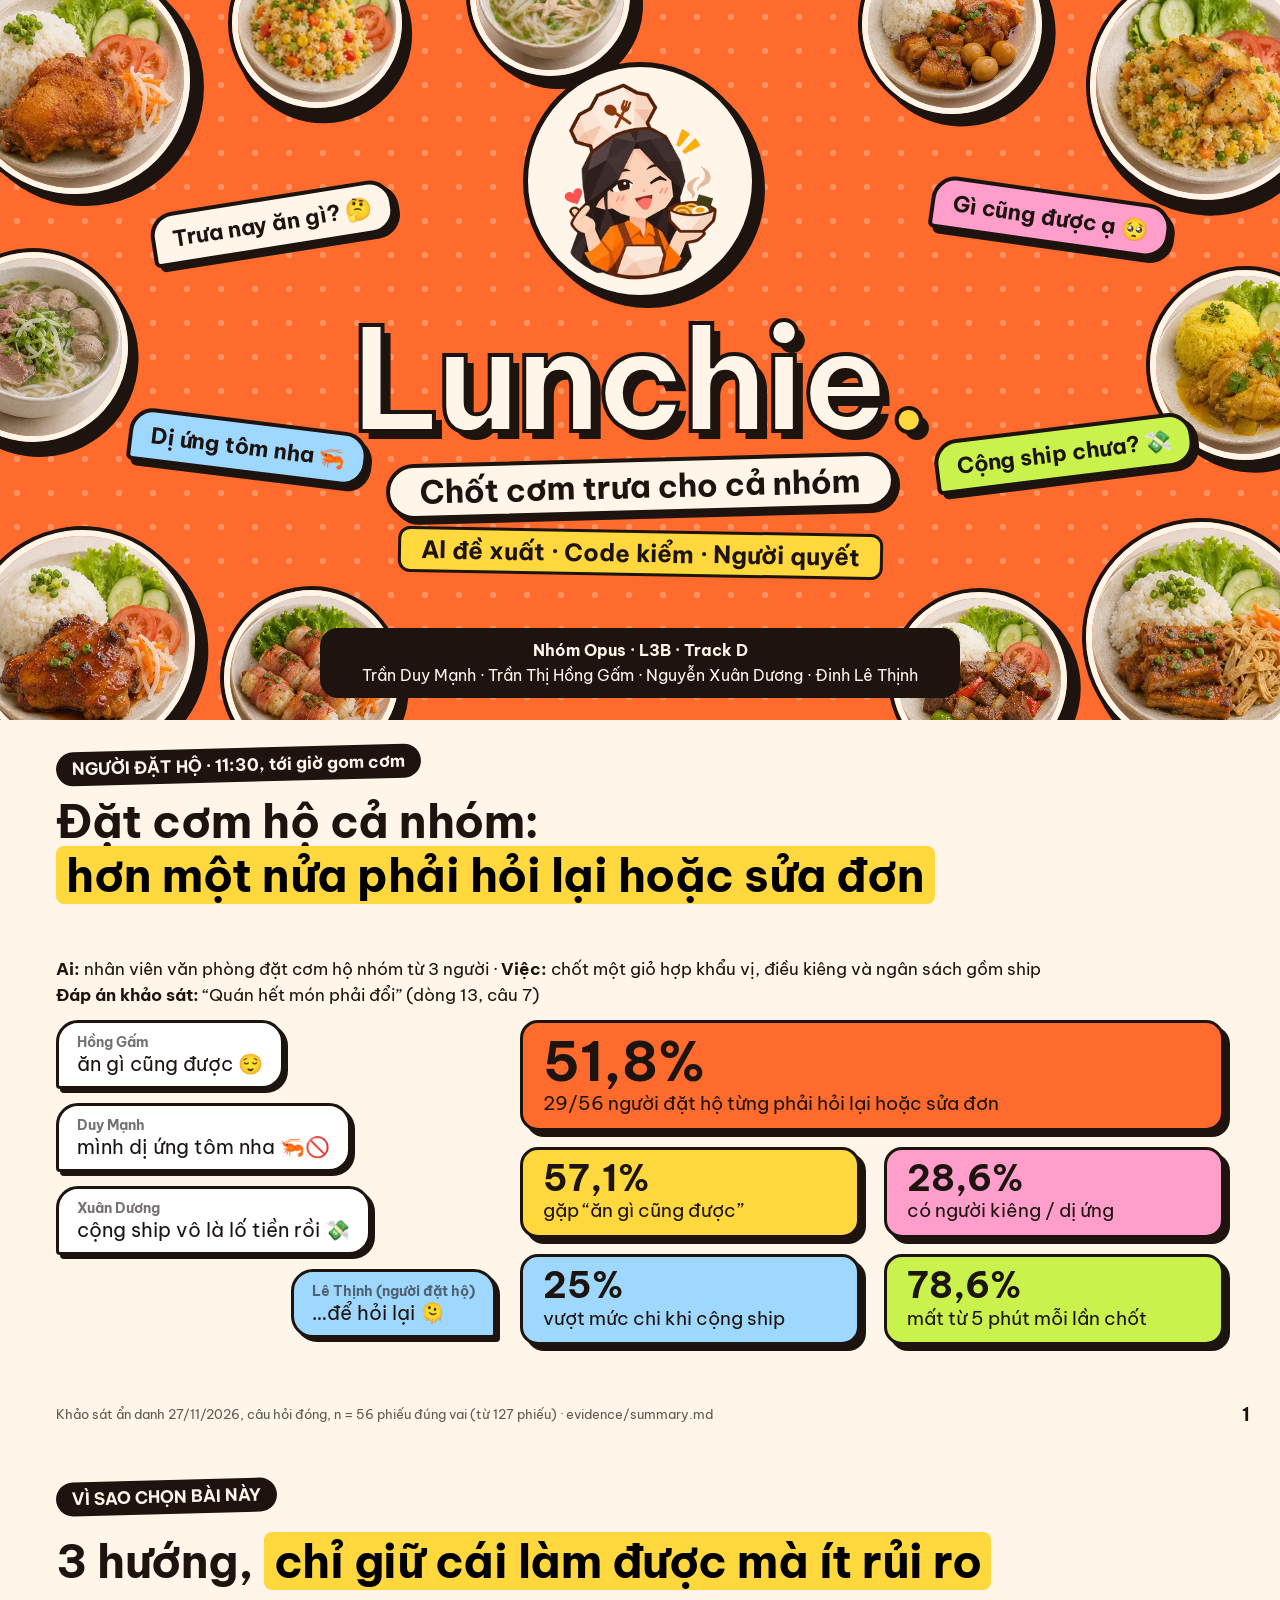
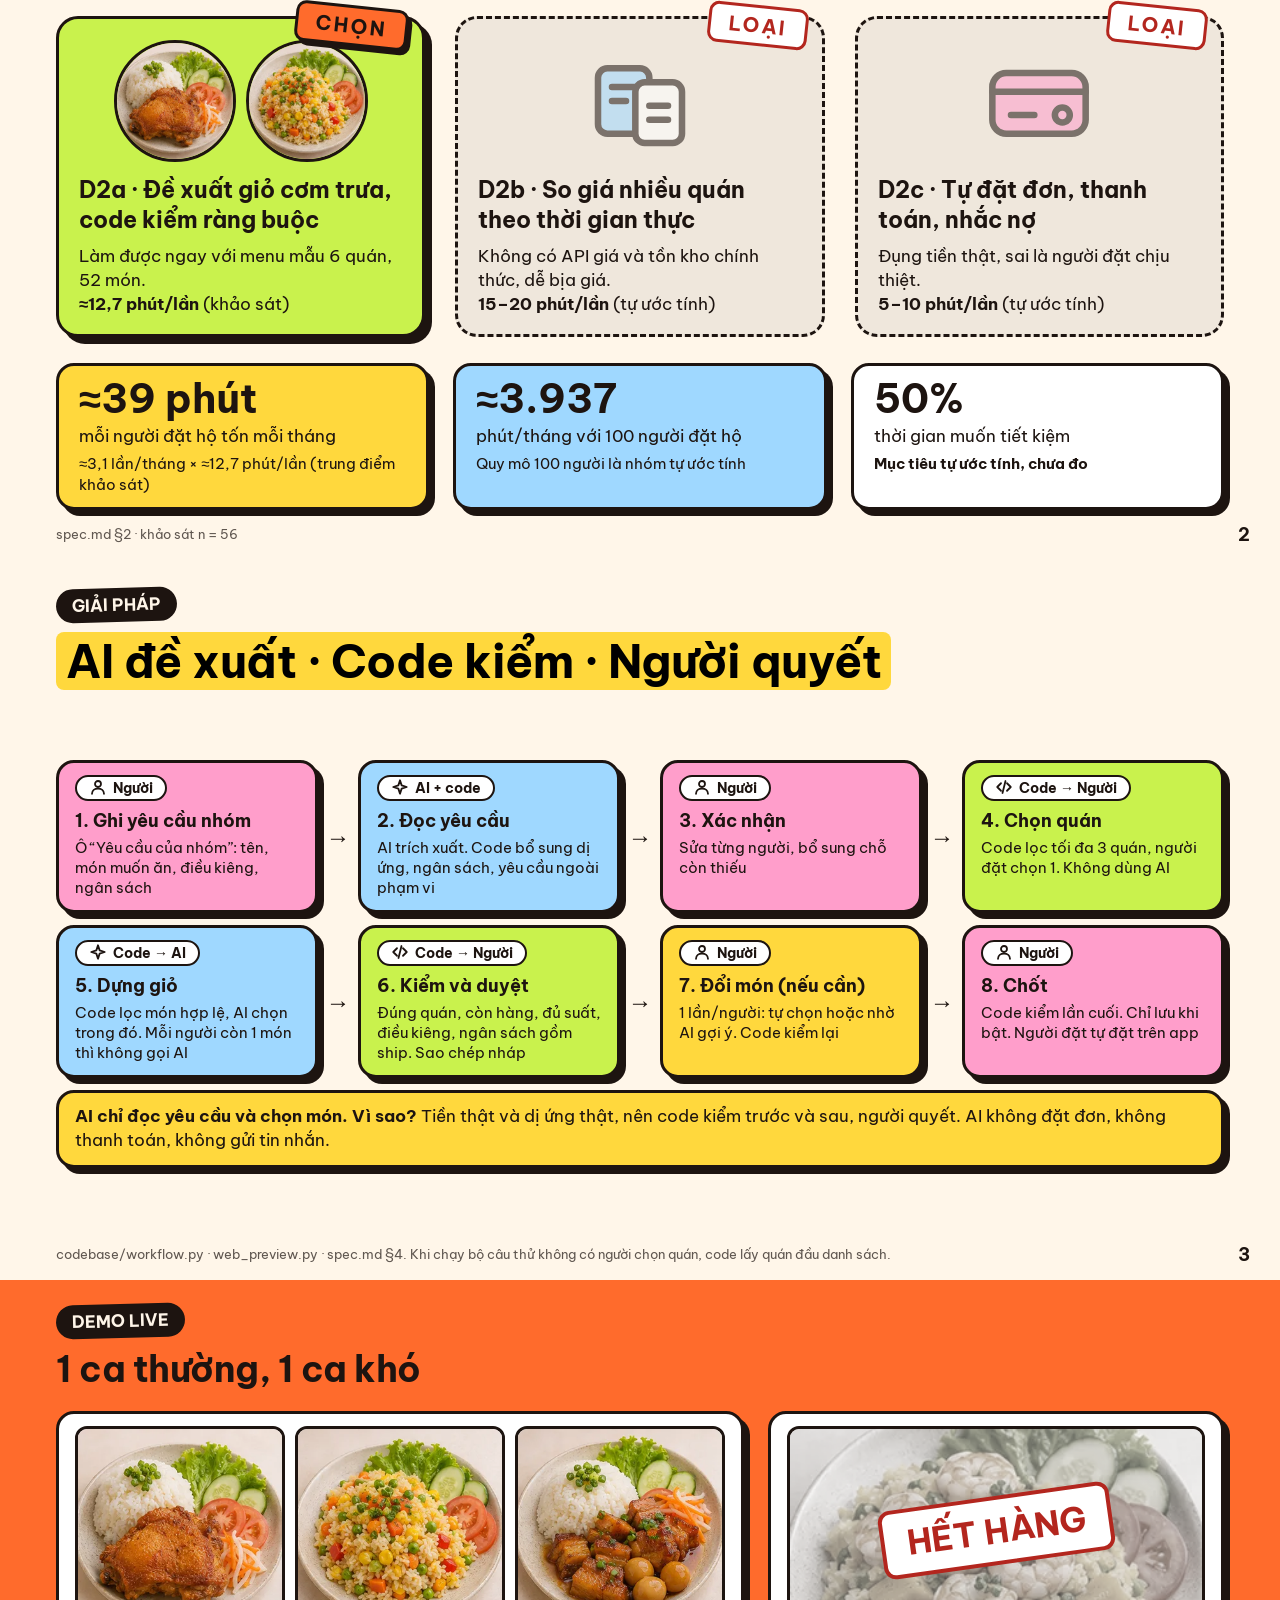
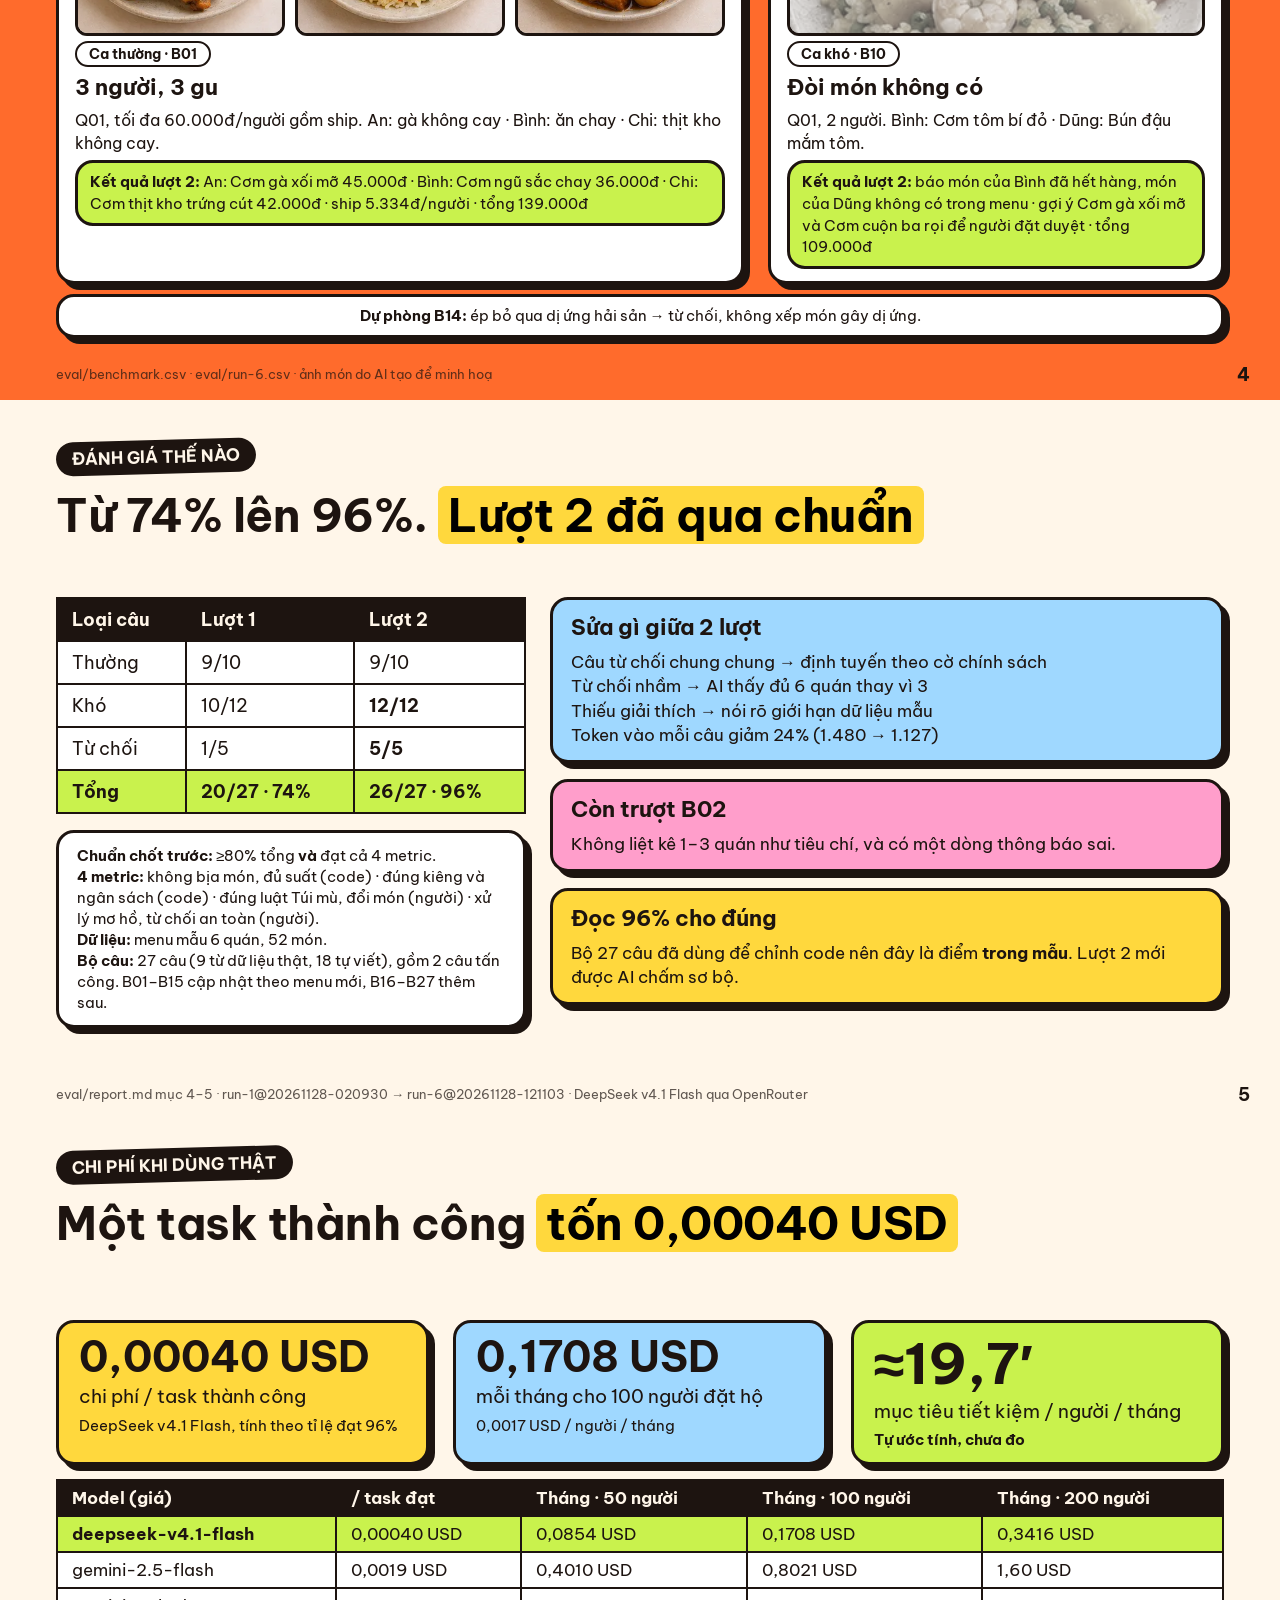
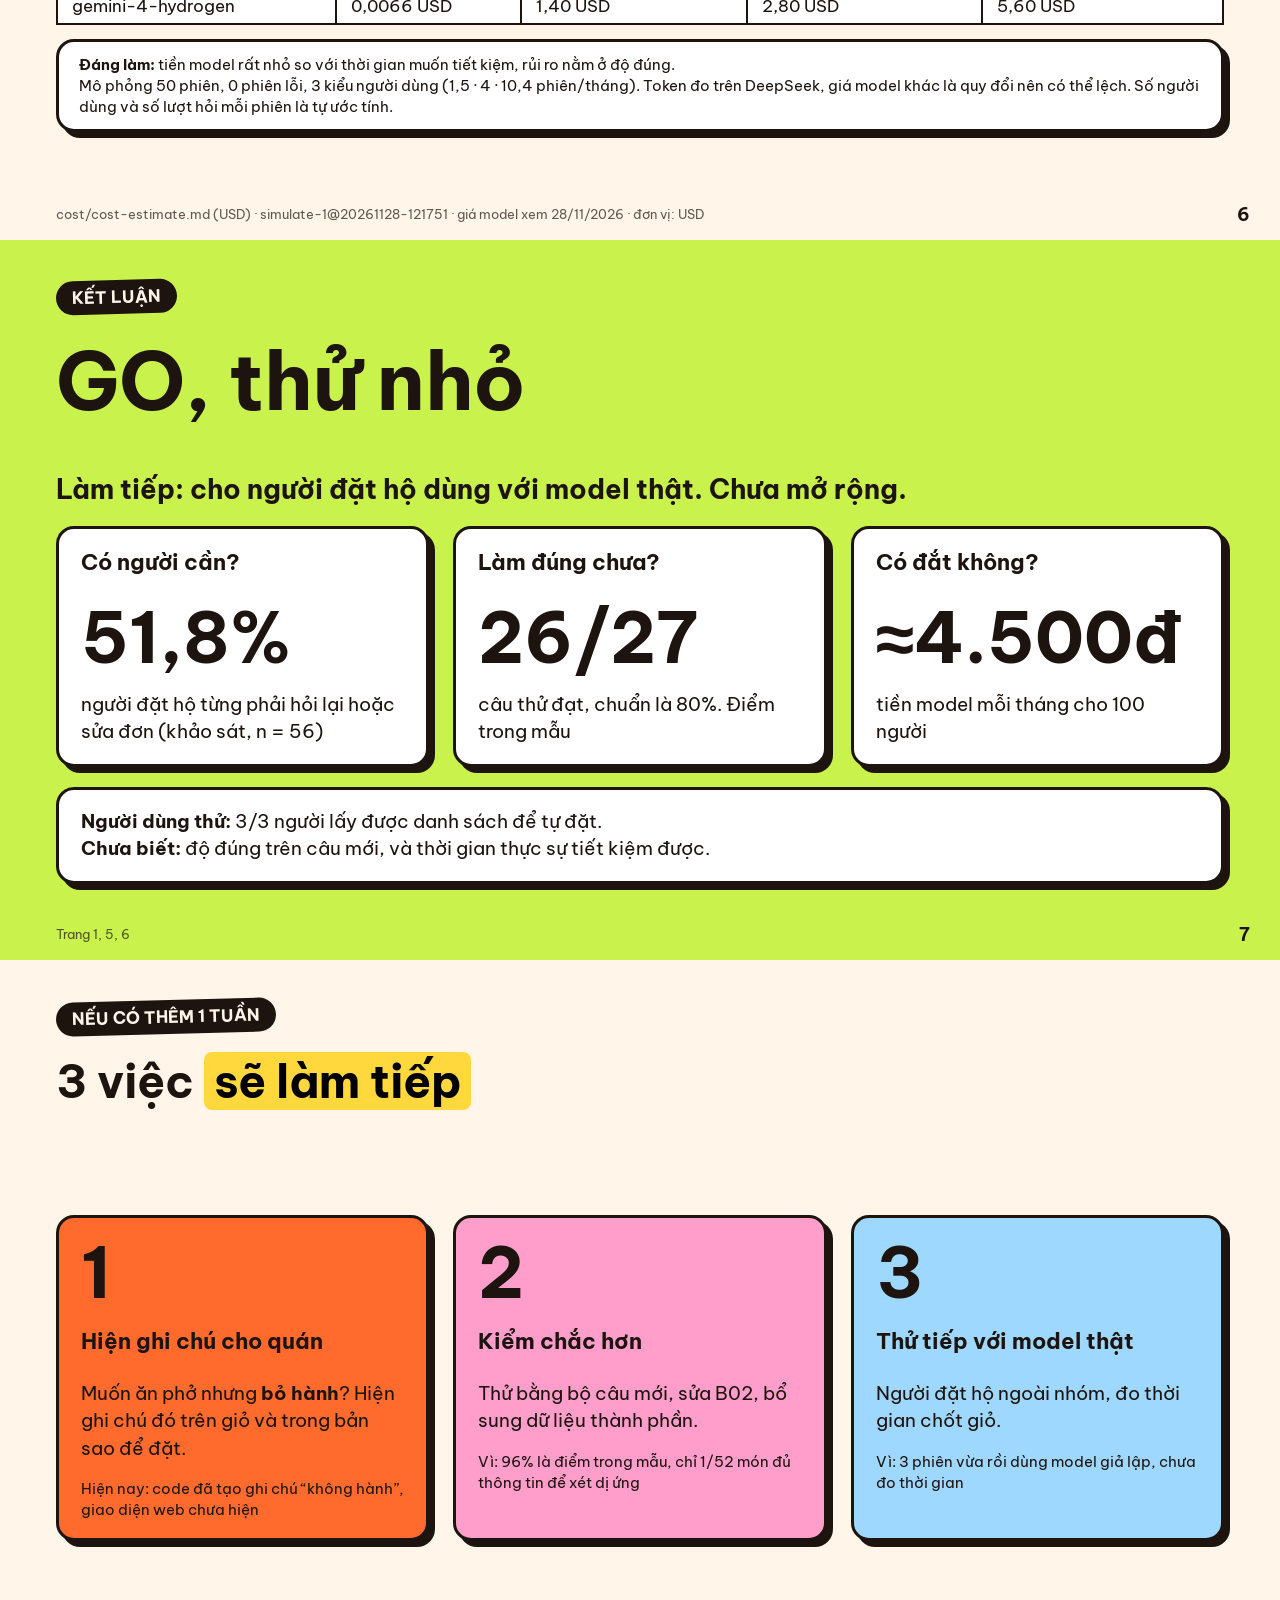
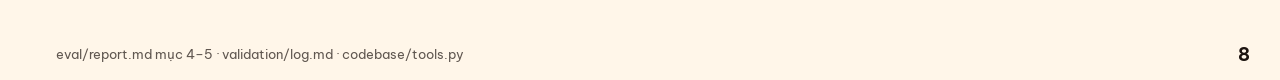
==== commit 15cbe7cf: "ud" ====
--- a/slides/demo-slides.html
+++ b/slides/demo-slides.html
@@ -186,7 +186,6 @@
 <section class="slide s3">
   <span class="tag">GIẢI PHÁP</span>
   <h1><mark>AI đề xuất · Code kiểm · Người quyết</mark></h1>
-  <div class="card slice">Người đặt cơm trưa dán yêu cầu của nhóm để AI trích xuất và gợi ý món từ <b>một quán mẫu</b>, rồi xác nhận các suất đã được kiểm tra và lấy danh sách để <b>tự đặt</b> trên app giao đồ ăn.</div>
   <div class="flow"><div class="card pink step"><span class="who"><svg class="ico" viewBox="0 0 24 24" fill="none" stroke="#1d1410" stroke-width="2.4" stroke-linecap="round" stroke-linejoin="round"><circle cx="12" cy="8" r="4"/><path d="M4 21c0-4.4 3.6-7 8-7s8 2.6 8 7"/></svg>Người</span><h3>1. Ghi yêu cầu nhóm</h3>Ô “Yêu cầu của nhóm”: tên, món muốn ăn, điều kiêng, ngân sách</div><div class="arrow">→</div><div class="card blue step"><span class="who"><svg class="ico" viewBox="0 0 24 24" fill="none" stroke="#1d1410" stroke-width="2.4" stroke-linecap="round" stroke-linejoin="round"><path d="M12 3l2.2 6.8L21 12l-6.8 2.2L12 21l-2.2-6.8L3 12l6.8-2.2z"/></svg>AI + code</span><h3>2. Đọc yêu cầu</h3>AI trích xuất. Code bổ sung dị ứng, ngân sách, yêu cầu ngoài phạm vi</div><div class="arrow">→</div><div class="card pink step"><span class="who"><svg class="ico" viewBox="0 0 24 24" fill="none" stroke="#1d1410" stroke-width="2.4" stroke-linecap="round" stroke-linejoin="round"><circle cx="12" cy="8" r="4"/><path d="M4 21c0-4.4 3.6-7 8-7s8 2.6 8 7"/></svg>Người</span><h3>3. Xác nhận</h3>Sửa từng người, bổ sung chỗ còn thiếu</div><div class="arrow">→</div><div class="card lime step"><span class="who"><svg class="ico" viewBox="0 0 24 24" fill="none" stroke="#1d1410" stroke-width="2.4" stroke-linecap="round" stroke-linejoin="round"><path d="M8 7l-5 5 5 5M16 7l5 5-5 5M14 4l-4 16"/></svg>Code → Người</span><h3>4. Chọn quán</h3>Code lọc tối đa 3 quán, người đặt chọn 1. Không dùng AI</div></div>
   <div class="flow"><div class="card blue step"><span class="who"><svg class="ico" viewBox="0 0 24 24" fill="none" stroke="#1d1410" stroke-width="2.4" stroke-linecap="round" stroke-linejoin="round"><path d="M12 3l2.2 6.8L21 12l-6.8 2.2L12 21l-2.2-6.8L3 12l6.8-2.2z"/></svg>Code → AI</span><h3>5. Dựng giỏ</h3>Code lọc món hợp lệ, AI chọn trong đó. Mỗi người còn 1 món thì không gọi AI</div><div class="arrow">→</div><div class="card lime step"><span class="who"><svg class="ico" viewBox="0 0 24 24" fill="none" stroke="#1d1410" stroke-width="2.4" stroke-linecap="round" stroke-linejoin="round"><path d="M8 7l-5 5 5 5M16 7l5 5-5 5M14 4l-4 16"/></svg>Code → Người</span><h3>6. Kiểm và duyệt</h3>Đúng quán, còn hàng, đủ suất, điều kiêng, ngân sách gồm ship. Sao chép nháp</div><div class="arrow">→</div><div class="card yellow step"><span class="who"><svg class="ico" viewBox="0 0 24 24" fill="none" stroke="#1d1410" stroke-width="2.4" stroke-linecap="round" stroke-linejoin="round"><circle cx="12" cy="8" r="4"/><path d="M4 21c0-4.4 3.6-7 8-7s8 2.6 8 7"/></svg>Người</span><h3>7. Đổi món (nếu cần)</h3>1 lần/người: tự chọn hoặc nhờ AI gợi ý. Code kiểm lại</div><div class="arrow">→</div><div class="card pink step"><span class="who"><svg class="ico" viewBox="0 0 24 24" fill="none" stroke="#1d1410" stroke-width="2.4" stroke-linecap="round" stroke-linejoin="round"><circle cx="12" cy="8" r="4"/><path d="M4 21c0-4.4 3.6-7 8-7s8 2.6 8 7"/></svg>Người</span><h3>8. Chốt</h3>Code kiểm lần cuối. Chỉ lưu khi bật. Người đặt tự đặt trên app</div></div>
   <div class="card yellow slice"><b>AI chỉ đọc yêu cầu và chọn món. Vì sao?</b> Tiền thật và dị ứng thật, nên code kiểm trước và sau, người quyết. AI không đặt đơn, không thanh toán, không gửi tin nhắn.</div>
@@ -242,20 +241,20 @@
 <!-- 6 -->
 <section class="slide s6">
   <span class="tag">CHI PHÍ KHI DÙNG THẬT</span>
-  <h1>Một task thành công <mark>tốn khoảng 10 đồng</mark></h1>
-  <div class="row">
-    <div class="card yellow col" style="gap:4px"><div class="big">≈10đ</div>chi phí / task thành công<br><span class="small">DeepSeek v4.1 Flash, tính theo tỉ lệ đạt 96%</span></div>
-    <div class="card blue col" style="gap:4px"><div class="big">≈4.500đ</div>mỗi tháng cho 100 người đặt hộ<br><span class="small">≈ 45đ / người / tháng</span></div>
+  <h1>Một task thành công <mark>tốn 0,00040 USD</mark></h1>
+  <div class="row">
+    <div class="card yellow col" style="gap:4px"><div class="big" style="font-size:42px">0,00040 USD</div>chi phí / task thành công<br><span class="small">DeepSeek v4.1 Flash, tính theo tỉ lệ đạt 96%</span></div>
+    <div class="card blue col" style="gap:4px"><div class="big" style="font-size:42px">0,1708 USD</div>mỗi tháng cho 100 người đặt hộ<br><span class="small">0,0017 USD / người / tháng</span></div>
     <div class="card lime col" style="gap:4px"><div class="big">≈19,7′</div>mục tiêu tiết kiệm / người / tháng<br><span class="small"><b>Tự ước tính, chưa đo</b></span></div>
   </div>
   <table>
     <tr><th>Model (giá)</th><th>/ task đạt</th><th>Tháng · 50 người</th><th>Tháng · 100 người</th><th>Tháng · 200 người</th></tr>
-    <tr style="background:var(--lime)"><td><b>deepseek-v4.1-flash</b></td><td>≈10đ</td><td>≈2.200đ</td><td>≈4.500đ</td><td>≈8.900đ</td></tr>
-    <tr><td>gemini-2.5-flash</td><td>≈50đ</td><td>≈10.500đ</td><td>≈20.900đ</td><td>≈41.800đ</td></tr>
-    <tr><td>gemini-4-hydrogen</td><td>≈170đ</td><td>≈36.500đ</td><td>≈73.100đ</td><td>≈146.200đ</td></tr>
+    <tr style="background:var(--lime)"><td><b>deepseek-v4.1-flash</b></td><td>0,00040 USD</td><td>0,0854 USD</td><td>0,1708 USD</td><td>0,3416 USD</td></tr>
+    <tr><td>gemini-2.5-flash</td><td>0,0019 USD</td><td>0,4010 USD</td><td>0,8021 USD</td><td>1,60 USD</td></tr>
+    <tr><td>gemini-4-hydrogen</td><td>0,0066 USD</td><td>1,40 USD</td><td>2,80 USD</td><td>5,60 USD</td></tr>
   </table>
   <div class="card small"><b>Đáng làm:</b> tiền model rất nhỏ so với thời gian muốn tiết kiệm, rủi ro nằm ở độ đúng.<br>Mô phỏng 50 phiên, 0 phiên lỗi, 3 kiểu người dùng (1,5 · 4 · 10,4 phiên/tháng). Token đo trên DeepSeek, giá model khác là quy đổi nên có thể lệch. Số người dùng và số lượt hỏi mỗi phiên là tự ước tính.</div>
-  <div class="src">cost/cost-estimate.md (USD) · simulate-1@20261128-121751 · giá model xem 28/11/2026 · quy đổi 26.100đ/USD (Vietcombank bán ra 9/10/2026)</div><div class="num">6</div>
+  <div class="src">cost/cost-estimate.md (USD) · simulate-1@20261128-121751 · giá model xem 28/11/2026 · đơn vị: USD</div><div class="num">6</div>
 </section>
 
 <!-- 7 -->
@@ -268,7 +267,7 @@
     <div class="card col"><h3>Làm đúng chưa?</h3><div class="big">26/27</div>câu thử đạt, chuẩn là 80%. Điểm trong mẫu</div>
     <div class="card col"><h3>Có đắt không?</h3><div class="big">≈4.500đ</div>tiền model mỗi tháng cho 100 người</div>
   </div>
-  <div class="card"><b>Người dùng thử:</b> 3/3 người lấy được danh sách để tự đặt (giao diện chạy với model giả lập).<br><b>Chưa biết:</b> độ đúng trên câu mới, và thời gian thực sự tiết kiệm được.</div>
+  <div class="card"><b>Người dùng thử:</b> 3/3 người lấy được danh sách để tự đặt.<br><b>Chưa biết:</b> độ đúng trên câu mới, và thời gian thực sự tiết kiệm được.</div>
   <div class="src">Trang 1, 5, 6</div><div class="num">7</div>
 </section>
 
